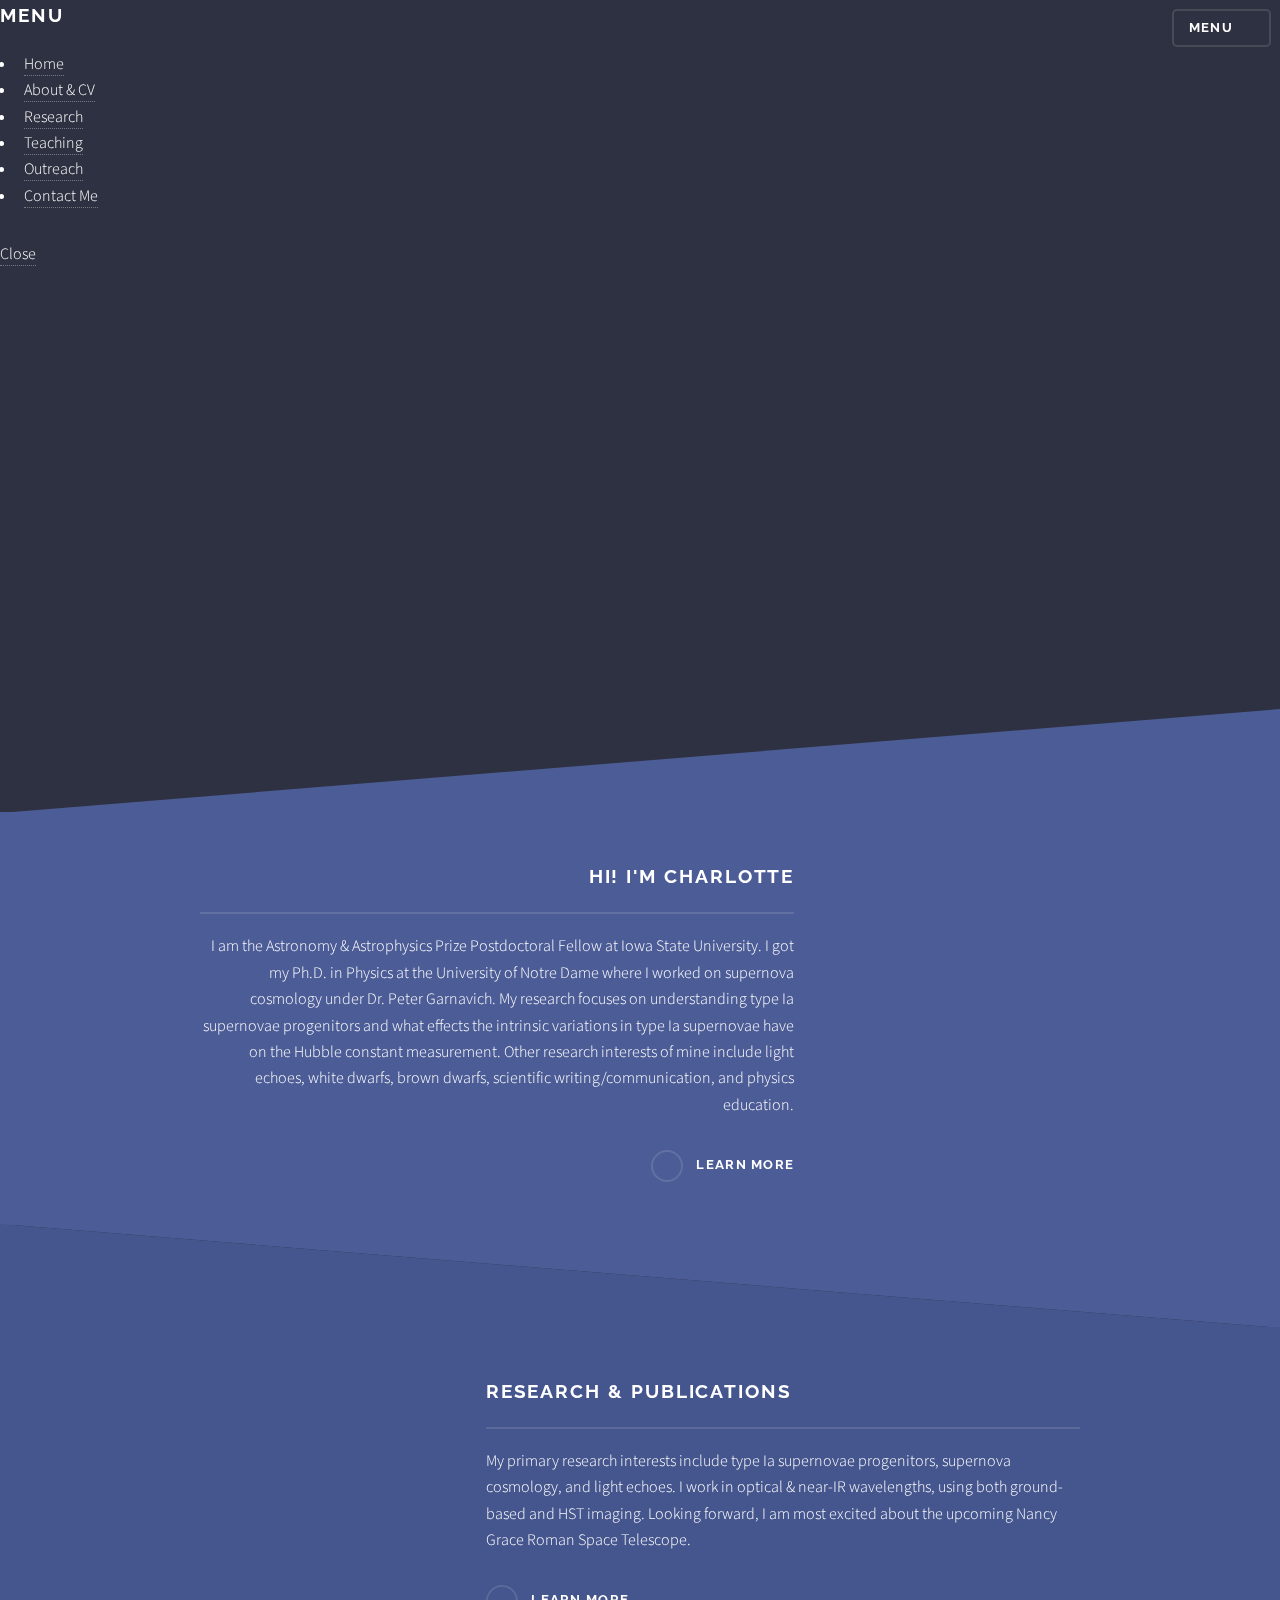
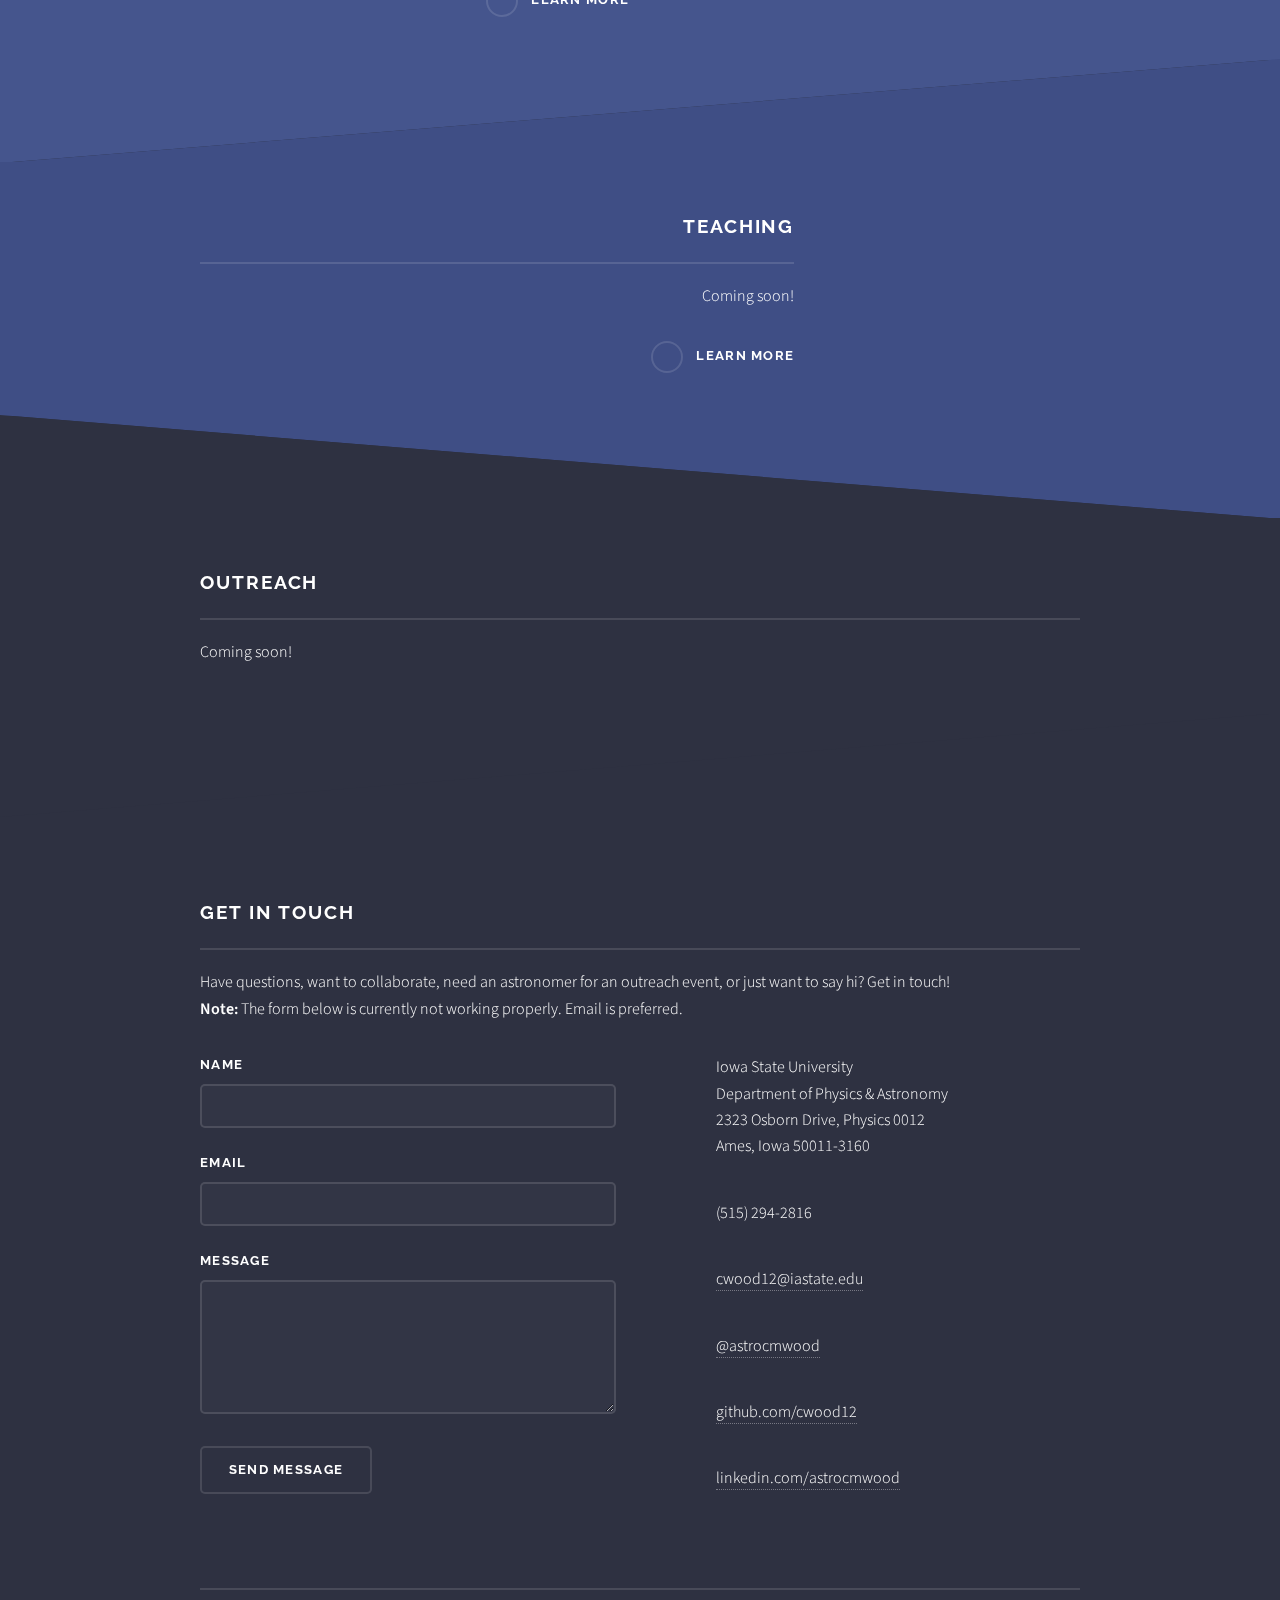
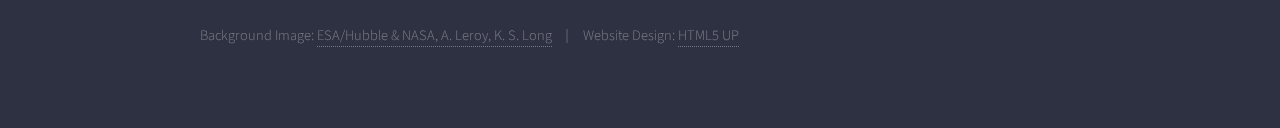
==== index.html @ 9dd81f7b "index.html: Add blur layer" ====
<!DOCTYPE HTML>
<!--
	Solid State by HTML5 UP
	html5up.net | @ajlkn
	Free for personal and commercial use under the CCA 3.0 license (html5up.net/license)
-->
<html>
	<head>
		<title>Charlotte M. Wood - Home</title>
		<meta charset="utf-8" />
		<meta name="viewport" content="width=device-width, initial-scale=1, user-scalable=no" />
		<link rel="stylesheet" href="assets/css/main.css" />
		<noscript><link rel="stylesheet" href="assets/css/noscript.css" /></noscript>
	</head>
	<body class="is-preload">

		<!-- Page Wrapper -->
			<div id="page-wrapper">

				<!-- Header -->
					<header id="header" class="alt">
						<h1><a href="index.html">Charlotte M. Wood</a></h1>
						<nav>
							<a href="#menu">Menu</a>
						</nav>
					</header>
			<!-- Blur layer -->
				<div id="blur-layer" class="blur>

				<!-- Menu -->
					<nav id="menu">
						<div class="inner">
							<h2>Menu</h2>
							<ul class="links">
								<li><a href="index.html">Home</a></li>
								<li><a href="about.html">About & CV</a></li>
								<li><a href="research.html">Research</a></li>
								<li><a href="#">Teaching</a></li>
								<li><a href="#">Outreach</a></li>
								<li><a href="#">Contact Me</a></li>
							</ul>
							<a href="#" class="close">Close</a>
						</div>
					</nav>

				<!-- Banner -->
					<section id="banner">
						<div class="inner">
							<div class="logo"><span class="icon fa-star"></span></div>
							<h2>Charlotte M. Wood</h2>
							<p>Astronomy & Astrophysics Prize Postdoctoral Fellow <br> Iowa State University - Ames, Iowa</p>
						</div>
					</section>

				<!-- Wrapper -->
					<section id="wrapper">

						<!-- One -->
							<section id="one" class="wrapper spotlight style1">
								<div class="inner">
									<a href="#" class="image"><img src="images/bio.jpg" alt="" /></a>
									<div class="content">
										<h2 class="major">Hi! I'm Charlotte</h2>
										<p>I am the Astronomy & Astrophysics Prize Postdoctoral Fellow at Iowa State University. I got my Ph.D. in Physics at the University of Notre Dame where I worked on supernova cosmology under Dr. Peter Garnavich. My research focuses on understanding type Ia supernovae progenitors and what effects the intrinsic variations in type Ia supernovae have on the Hubble constant measurement. Other research interests of mine include light echoes, white dwarfs, brown dwarfs, scientific writing/communication, and physics education.</p>
										<a href="about.html" class="special">Learn more</a>
									</div>
								</div>
							</section>

						<!-- Two -->
							<section id="two" class="wrapper alt spotlight style2">
								<div class="inner">
									<a href="#" class="image"><img src="images/hst2009ig.jpg" alt="" /></a>
									<div class="content">
										<h2 class="major">Research & Publications</h2>
										<p>My primary research interests include type Ia supernovae progenitors, supernova cosmology, and light echoes. I work in optical & near-IR wavelengths, using both ground-based and HST imaging. Looking forward, I am most excited about the upcoming Nancy Grace Roman Space Telescope.</p>
										<a href="research.html" class="special">Learn more</a>
									</div>
								</div>
							</section>

						<!-- Three -->
							<section id="three" class="wrapper spotlight style3">
								<div class="inner">
									<a href="#" class="image"><img src="images/pic03.jpg" alt="" /></a>
									<div class="content">
										<h2 class="major">Teaching</h2>
										<p>Coming soon!</p>
										<a href="#" class="special">Learn more</a>
									</div>
								</div>
							</section>

						<!-- Four -->
							<section id="four" class="wrapper alt style1">
								<div class="inner">
									<h2 class="major">Outreach</h2>
									<p>Coming soon!</p>
									<!-- <section class="features">
										<article>
											<a href="#" class="image"><img src="images/pic04.jpg" alt="" /></a>
											<h3 class="major">Sed feugiat lorem</h3>
											<p>Lorem ipsum dolor sit amet, consectetur adipiscing vehicula id nulla dignissim dapibus ultrices.</p>
											<a href="#" class="special">Learn more</a>
										</article>
										<article>
											<a href="#" class="image"><img src="images/pic05.jpg" alt="" /></a>
											<h3 class="major">Nisl placerat</h3>
											<p>Lorem ipsum dolor sit amet, consectetur adipiscing vehicula id nulla dignissim dapibus ultrices.</p>
											<a href="#" class="special">Learn more</a>
										</article>
										<article>
											<a href="#" class="image"><img src="images/pic06.jpg" alt="" /></a>
											<h3 class="major">Ante fermentum</h3>
											<p>Lorem ipsum dolor sit amet, consectetur adipiscing vehicula id nulla dignissim dapibus ultrices.</p>
											<a href="#" class="special">Learn more</a>
										</article>
										<article>
											<a href="#" class="image"><img src="images/pic07.jpg" alt="" /></a>
											<h3 class="major">Fusce consequat</h3>
											<p>Lorem ipsum dolor sit amet, consectetur adipiscing vehicula id nulla dignissim dapibus ultrices.</p>
											<a href="#" class="special">Learn more</a>
										</article>
									</section>
									<ul class="actions">
										<li><a href="#" class="button">Browse All</a></li>
									</ul> -->
								</div>
							</section>

					</section>

				<!-- Footer -->
					<section id="footer">
						<div class="inner">
							<h2 class="major">Get in touch</h2>
							<p>Have questions, want to collaborate, need an astronomer for an outreach event, or just want to say hi? Get in touch! <br>
							<b>Note:</b> The form below is currently not working properly. Email is preferred.</p>
							<form method="post" action="#">
								<div class="fields">
									<div class="field">
										<label for="name">Name</label>
										<input type="text" name="name" id="name" />
									</div>
									<div class="field">
										<label for="email">Email</label>
										<input type="email" name="email" id="email" />
									</div>
									<div class="field">
										<label for="message">Message</label>
										<textarea name="message" id="message" rows="4"></textarea>
									</div>
								</div>
								<ul class="actions">
									<li><input type="submit" value="Send Message" /></li>
								</ul>
							</form>
							<ul class="contact">
								<li class="icon solid fa-home">
									Iowa State University <br />
									Department of Physics & Astronomy<br />
									2323 Osborn Drive, Physics 0012<br />
									Ames, Iowa 50011-3160
								</li>
								<li class="icon solid fa-phone">(515) 294-2816</li>
								<li class="icon solid fa-envelope"><a href="mailto:cwood12@iastate.edu">cwood12@iastate.edu</a></li>
								<li class="icon brands fa-twitter"><a href="https://www.twitter.com/astrocmwood">@astrocmwood</a></li>
								<li class="icon brands fa-github"><a href="https://www.github.com/cwood12">github.com/cwood12</a></li>
								<li class="icon brands fa-linkedin"><a href="https://www.linkedin.com/astrocmwood">linkedin.com/astrocmwood</a></li>
							</ul>
							<ul class="copyright">
								<li>Background Image: <a href="https://esahubble.org/images/potw2101a/">ESA/Hubble & NASA, A. Leroy, K. S. Long</a></li><li>Website Design: <a href="http://html5up.net">HTML5 UP</a></li>
							</ul>
						</div>
					</section>
				</div>
			</div>

		<!-- Scripts -->
			<script src="assets/js/jquery.min.js"></script>
			<script src="assets/js/jquery.scrollex.min.js"></script>
			<script src="assets/js/browser.min.js"></script>
			<script src="assets/js/breakpoints.min.js"></script>
			<script src="assets/js/util.js"></script>
			<script src="assets/js/main.js"></script>

	</body>
</html>
---- assets/css/main.css ----
@import url(fontawesome-all.min.css);
@import url("https://fonts.googleapis.com/css?family=Raleway:200,700|Source+Sans+Pro:300,600,300italic,600italic");

/*
	Solid State by HTML5 UP
	html5up.net | @ajlkn
	Free for personal and commercial use under the CCA 3.0 license (html5up.net/license)
*/

html, body, div, span, applet, object,
iframe, h1, h2, h3, h4, h5, h6, p, blockquote,
pre, a, abbr, acronym, address, big, cite,
code, del, dfn, em, img, ins, kbd, q, s, samp,
small, strike, strong, sub, sup, tt, var, b,
u, i, center, dl, dt, dd, ol, ul, li, fieldset,
form, label, legend, table, caption, tbody,
tfoot, thead, tr, th, td, article, aside,
canvas, details, embed, figure, figcaption,
footer, header, hgroup, menu, nav, output, ruby,
section, summary, time, mark, audio, video {
	margin: 0;
	padding: 0;
	border: 0;
	font-size: 100%;
	font: inherit;
	vertical-align: baseline;}

article, aside, details, figcaption, figure,
footer, header, hgroup, menu, nav, section {
	display: block;}

body {
	line-height: 1;
}

ol, ul {
	list-style: none;
}

blockquote, q {
	quotes: none;
}

	blockquote:before, blockquote:after, q:before, q:after {
		content: '';
		content: none;
	}

table {
	border-collapse: collapse;
	border-spacing: 0;
}

body {
	-webkit-text-size-adjust: none;
}

mark {
	background-color: transparent;
	color: inherit;
}

input::-moz-focus-inner {
	border: 0;
	padding: 0;
}

input, select, textarea {
	-moz-appearance: none;
	-webkit-appearance: none;
	-ms-appearance: none;
	appearance: none;
}

/* Basic */

	@-ms-viewport {
		width: device-width;
	}

	body {
		-ms-overflow-style: scrollbar;
	}

	@media screen and (max-width: 480px) {

		html, body {
			min-width: 320px;
		}

	}

	html {
		box-sizing: border-box;
	}

	*, *:before, *:after {
		box-sizing: inherit;
	}

	body {
		background-color: #2e3141;
		/* background-image: linear-gradient(to top, rgba(46, 49, 65, 0.8), rgba(46, 49, 65, 0.8)), url("../../images/bg.jpg"); */
		background-image: url("../../images/hstimg2.jpg");
		background-size: cover, cover;
		background-attachment: fixed, fixed;
		background-position: left, center;
		will-change: transform;
	}

		body.is-preload *, body.is-preload *:before, body.is-preload *:after {
			-moz-animation: none !important;
			-webkit-animation: none !important;
			-ms-animation: none !important;
			animation: none !important;
			-moz-transition: none !important;
			-webkit-transition: none !important;
			-ms-transition: none !important;
			transition: none !important;
		}

/* Type */

	body, input, select, textarea {
		color: #ffffff;
		font-family: "Source Sans Pro", Helvetica, sans-serif;
		font-size: 16.5pt;
		font-weight: 300;
		line-height: 1.65;
	}

		@media screen and (max-width: 1680px) {

			body, input, select, textarea {
				font-size: 13pt;
			}

		}

		@media screen and (max-width: 1280px) {

			body, input, select, textarea {
				font-size: 12pt;
			}

		}

		@media screen and (max-width: 980px) {

			body, input, select, textarea {
				font-size: 12pt;
			}

		}

		@media screen and (max-width: 736px) {

			body, input, select, textarea {
				font-size: 12pt;
			}

		}

		@media screen and (max-width: 480px) {

			body, input, select, textarea {
				font-size: 12pt;
			}

		}

	a {
		-moz-transition: color 0.2s ease-in-out, border-bottom-color 0.2s ease-in-out;
		-webkit-transition: color 0.2s ease-in-out, border-bottom-color 0.2s ease-in-out;
		-ms-transition: color 0.2s ease-in-out, border-bottom-color 0.2s ease-in-out;
		transition: color 0.2s ease-in-out, border-bottom-color 0.2s ease-in-out;
		border-bottom: dotted 1px rgba(255, 255, 255, 0.35);
		color: #ffffff;
		text-decoration: none;
	}

		a:hover {
			border-bottom-color: transparent;
			color: #ffffff !important;
		}

		a.special:not(.button) {
			text-decoration: none;
			border-bottom: 0;
			display: block;
			font-family: Raleway, Helvetica, sans-serif;
			font-size: 0.8em;
			font-weight: 700;
			letter-spacing: 0.1em;
			margin: 0 0 2em 0;
			text-transform: uppercase;
		}

			a.special:not(.button):before {
				-moz-osx-font-smoothing: grayscale;
				-webkit-font-smoothing: antialiased;
				display: inline-block;
				font-style: normal;
				font-variant: normal;
				text-rendering: auto;
				line-height: 1;
				text-transform: none !important;
				font-family: 'Font Awesome 5 Free';
				font-weight: 900;
			}

			a.special:not(.button):before {
				-moz-transition: background-color 0.2s ease-in-out;
				-webkit-transition: background-color 0.2s ease-in-out;
				-ms-transition: background-color 0.2s ease-in-out;
				transition: background-color 0.2s ease-in-out;
				border-radius: 100%;
				border: solid 2px rgba(255, 255, 255, 0.125);
				content: '\f105';
				display: inline-block;
				font-size: 1.25em;
				height: 2em;
				line-height: 1.75em;
				margin-right: 0.85em;
				text-align: center;
				text-indent: 0.15em;
				vertical-align: middle;
				width: 2em;
			}

			a.special:not(.button):hover:before {
				background-color: rgba(255, 255, 255, 0.025);
			}

			a.special:not(.button):active:before {
				background-color: rgba(255, 255, 255, 0.075);
			}

	strong, b {
		color: #ffffff;
		font-weight: 600;
	}

	em, i {
		font-style: italic;
	}

	p {
		margin: 0 0 2em 0;
	}

	h1, h2, h3, h4, h5, h6 {
		color: #ffffff;
		font-family: Raleway, Helvetica, sans-serif;
		font-weight: 700;
		letter-spacing: 0.1em;
		margin: 0 0 1em 0;
		text-transform: uppercase;
	}

		h1 a, h2 a, h3 a, h4 a, h5 a, h6 a {
			color: inherit;
			text-decoration: none;
			border-bottom: 0;
		}

		h1 span, h2 span, h3 span, h4 span, h5 span, h6 span {
			font-weight: 200;
		}

		h1.major, h2.major, h3.major, h4.major, h5.major, h6.major {
			padding-bottom: 1em;
			border-bottom: solid 2px rgba(255, 255, 255, 0.125);
		}

	h2 {
		font-size: 1.2em;
	}

	h3 {
		font-size: 0.9em;
	}

	h4 {
		font-size: 0.7em;
	}

	h5 {
		font-size: 0.7em;
	}

	h6 {
		font-size: 0.7em;
	}

	@media screen and (max-width: 736px) {

		h2 {
			font-size: 1em;
		}

		h3 {
			font-size: 0.8em;
		}

	}

	sub {
		font-size: 0.8em;
		position: relative;
		top: 0.5em;
	}

	sup {
		font-size: 0.8em;
		position: relative;
		top: -0.5em;
	}

	blockquote {
		border-left: solid 4px rgba(255, 255, 255, 0.125);
		font-style: italic;
		margin: 0 0 2em 0;
		padding: 0.5em 0 0.5em 2em;
	}

	code {
		background: rgba(255, 255, 255, 0.025);
		border-radius: 5px;
		border: solid 2px rgba(255, 255, 255, 0.125);
		font-family: "Courier New", monospace;
		font-size: 0.9em;
		margin: 0 0.25em;
		padding: 0.25em 0.65em;
	}

	pre {
		-webkit-overflow-scrolling: touch;
		font-family: "Courier New", monospace;
		font-size: 0.9em;
		margin: 0 0 2em 0;
	}

		pre code {
			display: block;
			line-height: 1.75em;
			padding: 1em 1.5em;
			overflow-x: auto;
		}

	hr {
		border: 0;
		border-bottom: solid 2px rgba(255, 255, 255, 0.125);
		margin: 2.5em 0;
	}

		hr.major {
			margin: 4em 0;
		}

	.align-left {
		text-align: left;
	}

	.align-center {
		text-align: center;
	}

	.align-right {
		text-align: right;
	}

/* Row */

	.row {
		display: flex;
		flex-wrap: wrap;
		box-sizing: border-box;
		align-items: stretch;
	}

		.row > * {
			box-sizing: border-box;
		}

		.row.gtr-uniform > * > :last-child {
			margin-bottom: 0;
		}

		.row.aln-left {
			justify-content: flex-start;
		}

		.row.aln-center {
			justify-content: center;
		}

		.row.aln-right {
			justify-content: flex-end;
		}

		.row.aln-top {
			align-items: flex-start;
		}

		.row.aln-middle {
			align-items: center;
		}

		.row.aln-bottom {
			align-items: flex-end;
		}

		.row > .imp {
			order: -1;
		}

		.row > .col-1 {
			width: 8.33333%;
		}

		.row > .off-1 {
			margin-left: 8.33333%;
		}

		.row > .col-2 {
			width: 16.66667%;
		}

		.row > .off-2 {
			margin-left: 16.66667%;
		}

		.row > .col-3 {
			width: 25%;
		}

		.row > .off-3 {
			margin-left: 25%;
		}

		.row > .col-4 {
			width: 33.33333%;
		}

		.row > .off-4 {
			margin-left: 33.33333%;
		}

		.row > .col-5 {
			width: 41.66667%;
		}

		.row > .off-5 {
			margin-left: 41.66667%;
		}

		.row > .col-6 {
			width: 50%;
		}

		.row > .off-6 {
			margin-left: 50%;
		}

		.row > .col-7 {
			width: 58.33333%;
		}

		.row > .off-7 {
			margin-left: 58.33333%;
		}

		.row > .col-8 {
			width: 66.66667%;
		}

		.row > .off-8 {
			margin-left: 66.66667%;
		}

		.row > .col-9 {
			width: 75%;
		}

		.row > .off-9 {
			margin-left: 75%;
		}

		.row > .col-10 {
			width: 83.33333%;
		}

		.row > .off-10 {
			margin-left: 83.33333%;
		}

		.row > .col-11 {
			width: 91.66667%;
		}

		.row > .off-11 {
			margin-left: 91.66667%;
		}

		.row > .col-12 {
			width: 100%;
		}

		.row > .off-12 {
			margin-left: 100%;
		}

		.row.gtr-0 {
			margin-top: 0;
			margin-left: 0em;
		}

			.row.gtr-0 > * {
				padding: 0 0 0 0em;
			}

			.row.gtr-0.gtr-uniform {
				margin-top: 0em;
			}

				.row.gtr-0.gtr-uniform > * {
					padding-top: 0em;
				}

		.row.gtr-25 {
			margin-top: 0;
			margin-left: -0.4375em;
		}

			.row.gtr-25 > * {
				padding: 0 0 0 0.4375em;
			}

			.row.gtr-25.gtr-uniform {
				margin-top: -0.4375em;
			}

				.row.gtr-25.gtr-uniform > * {
					padding-top: 0.4375em;
				}

		.row.gtr-50 {
			margin-top: 0;
			margin-left: -0.875em;
		}

			.row.gtr-50 > * {
				padding: 0 0 0 0.875em;
			}

			.row.gtr-50.gtr-uniform {
				margin-top: -0.875em;
			}

				.row.gtr-50.gtr-uniform > * {
					padding-top: 0.875em;
				}

		.row {
			margin-top: 0;
			margin-left: -1.75em;
		}

			.row > * {
				padding: 0 0 0 1.75em;
			}

			.row.gtr-uniform {
				margin-top: -1.75em;
			}

				.row.gtr-uniform > * {
					padding-top: 1.75em;
				}

		.row.gtr-150 {
			margin-top: 0;
			margin-left: -2.625em;
		}

			.row.gtr-150 > * {
				padding: 0 0 0 2.625em;
			}

			.row.gtr-150.gtr-uniform {
				margin-top: -2.625em;
			}

				.row.gtr-150.gtr-uniform > * {
					padding-top: 2.625em;
				}

		.row.gtr-200 {
			margin-top: 0;
			margin-left: -3.5em;
		}

			.row.gtr-200 > * {
				padding: 0 0 0 3.5em;
			}

			.row.gtr-200.gtr-uniform {
				margin-top: -3.5em;
			}

				.row.gtr-200.gtr-uniform > * {
					padding-top: 3.5em;
				}

		@media screen and (max-width: 1680px) {

			.row {
				display: flex;
				flex-wrap: wrap;
				box-sizing: border-box;
				align-items: stretch;
			}

				.row > * {
					box-sizing: border-box;
				}

				.row.gtr-uniform > * > :last-child {
					margin-bottom: 0;
				}

				.row.aln-left {
					justify-content: flex-start;
				}

				.row.aln-center {
					justify-content: center;
				}

				.row.aln-right {
					justify-content: flex-end;
				}

				.row.aln-top {
					align-items: flex-start;
				}

				.row.aln-middle {
					align-items: center;
				}

				.row.aln-bottom {
					align-items: flex-end;
				}

				.row > .imp-xlarge {
					order: -1;
				}

				.row > .col-1-xlarge {
					width: 8.33333%;
				}

				.row > .off-1-xlarge {
					margin-left: 8.33333%;
				}

				.row > .col-2-xlarge {
					width: 16.66667%;
				}

				.row > .off-2-xlarge {
					margin-left: 16.66667%;
				}

				.row > .col-3-xlarge {
					width: 25%;
				}

				.row > .off-3-xlarge {
					margin-left: 25%;
				}

				.row > .col-4-xlarge {
					width: 33.33333%;
				}

				.row > .off-4-xlarge {
					margin-left: 33.33333%;
				}

				.row > .col-5-xlarge {
					width: 41.66667%;
				}

				.row > .off-5-xlarge {
					margin-left: 41.66667%;
				}

				.row > .col-6-xlarge {
					width: 50%;
				}

				.row > .off-6-xlarge {
					margin-left: 50%;
				}

				.row > .col-7-xlarge {
					width: 58.33333%;
				}

				.row > .off-7-xlarge {
					margin-left: 58.33333%;
				}

				.row > .col-8-xlarge {
					width: 66.66667%;
				}

				.row > .off-8-xlarge {
					margin-left: 66.66667%;
				}

				.row > .col-9-xlarge {
					width: 75%;
				}

				.row > .off-9-xlarge {
					margin-left: 75%;
				}

				.row > .col-10-xlarge {
					width: 83.33333%;
				}

				.row > .off-10-xlarge {
					margin-left: 83.33333%;
				}

				.row > .col-11-xlarge {
					width: 91.66667%;
				}

				.row > .off-11-xlarge {
					margin-left: 91.66667%;
				}

				.row > .col-12-xlarge {
					width: 100%;
				}

				.row > .off-12-xlarge {
					margin-left: 100%;
				}

				.row.gtr-0 {
					margin-top: 0;
					margin-left: 0em;
				}

					.row.gtr-0 > * {
						padding: 0 0 0 0em;
					}

					.row.gtr-0.gtr-uniform {
						margin-top: 0em;
					}

						.row.gtr-0.gtr-uniform > * {
							padding-top: 0em;
						}

				.row.gtr-25 {
					margin-top: 0;
					margin-left: -0.4375em;
				}

					.row.gtr-25 > * {
						padding: 0 0 0 0.4375em;
					}

					.row.gtr-25.gtr-uniform {
						margin-top: -0.4375em;
					}

						.row.gtr-25.gtr-uniform > * {
							padding-top: 0.4375em;
						}

				.row.gtr-50 {
					margin-top: 0;
					margin-left: -0.875em;
				}

					.row.gtr-50 > * {
						padding: 0 0 0 0.875em;
					}

					.row.gtr-50.gtr-uniform {
						margin-top: -0.875em;
					}

						.row.gtr-50.gtr-uniform > * {
							padding-top: 0.875em;
						}

				.row {
					margin-top: 0;
					margin-left: -1.75em;
				}

					.row > * {
						padding: 0 0 0 1.75em;
					}

					.row.gtr-uniform {
						margin-top: -1.75em;
					}

						.row.gtr-uniform > * {
							padding-top: 1.75em;
						}

				.row.gtr-150 {
					margin-top: 0;
					margin-left: -2.625em;
				}

					.row.gtr-150 > * {
						padding: 0 0 0 2.625em;
					}

					.row.gtr-150.gtr-uniform {
						margin-top: -2.625em;
					}

						.row.gtr-150.gtr-uniform > * {
							padding-top: 2.625em;
						}

				.row.gtr-200 {
					margin-top: 0;
					margin-left: -3.5em;
				}

					.row.gtr-200 > * {
						padding: 0 0 0 3.5em;
					}

					.row.gtr-200.gtr-uniform {
						margin-top: -3.5em;
					}

						.row.gtr-200.gtr-uniform > * {
							padding-top: 3.5em;
						}

		}

		@media screen and (max-width: 1280px) {

			.row {
				display: flex;
				flex-wrap: wrap;
				box-sizing: border-box;
				align-items: stretch;
			}

				.row > * {
					box-sizing: border-box;
				}

				.row.gtr-uniform > * > :last-child {
					margin-bottom: 0;
				}

				.row.aln-left {
					justify-content: flex-start;
				}

				.row.aln-center {
					justify-content: center;
				}

				.row.aln-right {
					justify-content: flex-end;
				}

				.row.aln-top {
					align-items: flex-start;
				}

				.row.aln-middle {
					align-items: center;
				}

				.row.aln-bottom {
					align-items: flex-end;
				}

				.row > .imp-large {
					order: -1;
				}

				.row > .col-1-large {
					width: 8.33333%;
				}

				.row > .off-1-large {
					margin-left: 8.33333%;
				}

				.row > .col-2-large {
					width: 16.66667%;
				}

				.row > .off-2-large {
					margin-left: 16.66667%;
				}

				.row > .col-3-large {
					width: 25%;
				}

				.row > .off-3-large {
					margin-left: 25%;
				}

				.row > .col-4-large {
					width: 33.33333%;
				}

				.row > .off-4-large {
					margin-left: 33.33333%;
				}

				.row > .col-5-large {
					width: 41.66667%;
				}

				.row > .off-5-large {
					margin-left: 41.66667%;
				}

				.row > .col-6-large {
					width: 50%;
				}

				.row > .off-6-large {
					margin-left: 50%;
				}

				.row > .col-7-large {
					width: 58.33333%;
				}

				.row > .off-7-large {
					margin-left: 58.33333%;
				}

				.row > .col-8-large {
					width: 66.66667%;
				}

				.row > .off-8-large {
					margin-left: 66.66667%;
				}

				.row > .col-9-large {
					width: 75%;
				}

				.row > .off-9-large {
					margin-left: 75%;
				}

				.row > .col-10-large {
					width: 83.33333%;
				}

				.row > .off-10-large {
					margin-left: 83.33333%;
				}

				.row > .col-11-large {
					width: 91.66667%;
				}

				.row > .off-11-large {
					margin-left: 91.66667%;
				}

				.row > .col-12-large {
					width: 100%;
				}

				.row > .off-12-large {
					margin-left: 100%;
				}

				.row.gtr-0 {
					margin-top: 0;
					margin-left: 0em;
				}

					.row.gtr-0 > * {
						padding: 0 0 0 0em;
					}

					.row.gtr-0.gtr-uniform {
						margin-top: 0em;
					}

						.row.gtr-0.gtr-uniform > * {
							padding-top: 0em;
						}

				.row.gtr-25 {
					margin-top: 0;
					margin-left: -0.4375em;
				}

					.row.gtr-25 > * {
						padding: 0 0 0 0.4375em;
					}

					.row.gtr-25.gtr-uniform {
						margin-top: -0.4375em;
					}

						.row.gtr-25.gtr-uniform > * {
							padding-top: 0.4375em;
						}

				.row.gtr-50 {
					margin-top: 0;
					margin-left: -0.875em;
				}

					.row.gtr-50 > * {
						padding: 0 0 0 0.875em;
					}

					.row.gtr-50.gtr-uniform {
						margin-top: -0.875em;
					}

						.row.gtr-50.gtr-uniform > * {
							padding-top: 0.875em;
						}

				.row {
					margin-top: 0;
					margin-left: -1.75em;
				}

					.row > * {
						padding: 0 0 0 1.75em;
					}

					.row.gtr-uniform {
						margin-top: -1.75em;
					}

						.row.gtr-uniform > * {
							padding-top: 1.75em;
						}

				.row.gtr-150 {
					margin-top: 0;
					margin-left: -2.625em;
				}

					.row.gtr-150 > * {
						padding: 0 0 0 2.625em;
					}

					.row.gtr-150.gtr-uniform {
						margin-top: -2.625em;
					}

						.row.gtr-150.gtr-uniform > * {
							padding-top: 2.625em;
						}

				.row.gtr-200 {
					margin-top: 0;
					margin-left: -3.5em;
				}

					.row.gtr-200 > * {
						padding: 0 0 0 3.5em;
					}

					.row.gtr-200.gtr-uniform {
						margin-top: -3.5em;
					}

						.row.gtr-200.gtr-uniform > * {
							padding-top: 3.5em;
						}

		}

		@media screen and (max-width: 980px) {

			.row {
				display: flex;
				flex-wrap: wrap;
				box-sizing: border-box;
				align-items: stretch;
			}

				.row > * {
					box-sizing: border-box;
				}

				.row.gtr-uniform > * > :last-child {
					margin-bottom: 0;
				}

				.row.aln-left {
					justify-content: flex-start;
				}

				.row.aln-center {
					justify-content: center;
				}

				.row.aln-right {
					justify-content: flex-end;
				}

				.row.aln-top {
					align-items: flex-start;
				}

				.row.aln-middle {
					align-items: center;
				}

				.row.aln-bottom {
					align-items: flex-end;
				}

				.row > .imp-medium {
					order: -1;
				}

				.row > .col-1-medium {
					width: 8.33333%;
				}

				.row > .off-1-medium {
					margin-left: 8.33333%;
				}

				.row > .col-2-medium {
					width: 16.66667%;
				}

				.row > .off-2-medium {
					margin-left: 16.66667%;
				}

				.row > .col-3-medium {
					width: 25%;
				}

				.row > .off-3-medium {
					margin-left: 25%;
				}

				.row > .col-4-medium {
					width: 33.33333%;
				}

				.row > .off-4-medium {
					margin-left: 33.33333%;
				}

				.row > .col-5-medium {
					width: 41.66667%;
				}

				.row > .off-5-medium {
					margin-left: 41.66667%;
				}

				.row > .col-6-medium {
					width: 50%;
				}

				.row > .off-6-medium {
					margin-left: 50%;
				}

				.row > .col-7-medium {
					width: 58.33333%;
				}

				.row > .off-7-medium {
					margin-left: 58.33333%;
				}

				.row > .col-8-medium {
					width: 66.66667%;
				}

				.row > .off-8-medium {
					margin-left: 66.66667%;
				}

				.row > .col-9-medium {
					width: 75%;
				}

				.row > .off-9-medium {
					margin-left: 75%;
				}

				.row > .col-10-medium {
					width: 83.33333%;
				}

				.row > .off-10-medium {
					margin-left: 83.33333%;
				}

				.row > .col-11-medium {
					width: 91.66667%;
				}

				.row > .off-11-medium {
					margin-left: 91.66667%;
				}

				.row > .col-12-medium {
					width: 100%;
				}

				.row > .off-12-medium {
					margin-left: 100%;
				}

				.row.gtr-0 {
					margin-top: 0;
					margin-left: 0em;
				}

					.row.gtr-0 > * {
						padding: 0 0 0 0em;
					}

					.row.gtr-0.gtr-uniform {
						margin-top: 0em;
					}

						.row.gtr-0.gtr-uniform > * {
							padding-top: 0em;
						}

				.row.gtr-25 {
					margin-top: 0;
					margin-left: -0.4375em;
				}

					.row.gtr-25 > * {
						padding: 0 0 0 0.4375em;
					}

					.row.gtr-25.gtr-uniform {
						margin-top: -0.4375em;
					}

						.row.gtr-25.gtr-uniform > * {
							padding-top: 0.4375em;
						}

				.row.gtr-50 {
					margin-top: 0;
					margin-left: -0.875em;
				}

					.row.gtr-50 > * {
						padding: 0 0 0 0.875em;
					}

					.row.gtr-50.gtr-uniform {
						margin-top: -0.875em;
					}

						.row.gtr-50.gtr-uniform > * {
							padding-top: 0.875em;
						}

				.row {
					margin-top: 0;
					margin-left: -1.75em;
				}

					.row > * {
						padding: 0 0 0 1.75em;
					}

					.row.gtr-uniform {
						margin-top: -1.75em;
					}

						.row.gtr-uniform > * {
							padding-top: 1.75em;
						}

				.row.gtr-150 {
					margin-top: 0;
					margin-left: -2.625em;
				}

					.row.gtr-150 > * {
						padding: 0 0 0 2.625em;
					}

					.row.gtr-150.gtr-uniform {
						margin-top: -2.625em;
					}

						.row.gtr-150.gtr-uniform > * {
							padding-top: 2.625em;
						}

				.row.gtr-200 {
					margin-top: 0;
					margin-left: -3.5em;
				}

					.row.gtr-200 > * {
						padding: 0 0 0 3.5em;
					}

					.row.gtr-200.gtr-uniform {
						margin-top: -3.5em;
					}

						.row.gtr-200.gtr-uniform > * {
							padding-top: 3.5em;
						}

		}

		@media screen and (max-width: 736px) {

			.row {
				display: flex;
				flex-wrap: wrap;
				box-sizing: border-box;
				align-items: stretch;
			}

				.row > * {
					box-sizing: border-box;
				}

				.row.gtr-uniform > * > :last-child {
					margin-bottom: 0;
				}

				.row.aln-left {
					justify-content: flex-start;
				}

				.row.aln-center {
					justify-content: center;
				}

				.row.aln-right {
					justify-content: flex-end;
				}

				.row.aln-top {
					align-items: flex-start;
				}

				.row.aln-middle {
					align-items: center;
				}

				.row.aln-bottom {
					align-items: flex-end;
				}

				.row > .imp-small {
					order: -1;
				}

				.row > .col-1-small {
					width: 8.33333%;
				}

				.row > .off-1-small {
					margin-left: 8.33333%;
				}

				.row > .col-2-small {
					width: 16.66667%;
				}

				.row > .off-2-small {
					margin-left: 16.66667%;
				}

				.row > .col-3-small {
					width: 25%;
				}

				.row > .off-3-small {
					margin-left: 25%;
				}

				.row > .col-4-small {
					width: 33.33333%;
				}

				.row > .off-4-small {
					margin-left: 33.33333%;
				}

				.row > .col-5-small {
					width: 41.66667%;
				}

				.row > .off-5-small {
					margin-left: 41.66667%;
				}

				.row > .col-6-small {
					width: 50%;
				}

				.row > .off-6-small {
					margin-left: 50%;
				}

				.row > .col-7-small {
					width: 58.33333%;
				}

				.row > .off-7-small {
					margin-left: 58.33333%;
				}

				.row > .col-8-small {
					width: 66.66667%;
				}

				.row > .off-8-small {
					margin-left: 66.66667%;
				}

				.row > .col-9-small {
					width: 75%;
				}

				.row > .off-9-small {
					margin-left: 75%;
				}

				.row > .col-10-small {
					width: 83.33333%;
				}

				.row > .off-10-small {
					margin-left: 83.33333%;
				}

				.row > .col-11-small {
					width: 91.66667%;
				}

				.row > .off-11-small {
					margin-left: 91.66667%;
				}

				.row > .col-12-small {
					width: 100%;
				}

				.row > .off-12-small {
					margin-left: 100%;
				}

				.row.gtr-0 {
					margin-top: 0;
					margin-left: 0em;
				}

					.row.gtr-0 > * {
						padding: 0 0 0 0em;
					}

					.row.gtr-0.gtr-uniform {
						margin-top: 0em;
					}

						.row.gtr-0.gtr-uniform > * {
							padding-top: 0em;
						}

				.row.gtr-25 {
					margin-top: 0;
					margin-left: -0.3125em;
				}

					.row.gtr-25 > * {
						padding: 0 0 0 0.3125em;
					}

					.row.gtr-25.gtr-uniform {
						margin-top: -0.3125em;
					}

						.row.gtr-25.gtr-uniform > * {
							padding-top: 0.3125em;
						}

				.row.gtr-50 {
					margin-top: 0;
					margin-left: -0.625em;
				}

					.row.gtr-50 > * {
						padding: 0 0 0 0.625em;
					}

					.row.gtr-50.gtr-uniform {
						margin-top: -0.625em;
					}

						.row.gtr-50.gtr-uniform > * {
							padding-top: 0.625em;
						}

				.row {
					margin-top: 0;
					margin-left: -1.25em;
				}

					.row > * {
						padding: 0 0 0 1.25em;
					}

					.row.gtr-uniform {
						margin-top: -1.25em;
					}

						.row.gtr-uniform > * {
							padding-top: 1.25em;
						}

				.row.gtr-150 {
					margin-top: 0;
					margin-left: -1.875em;
				}

					.row.gtr-150 > * {
						padding: 0 0 0 1.875em;
					}

					.row.gtr-150.gtr-uniform {
						margin-top: -1.875em;
					}

						.row.gtr-150.gtr-uniform > * {
							padding-top: 1.875em;
						}

				.row.gtr-200 {
					margin-top: 0;
					margin-left: -2.5em;
				}

					.row.gtr-200 > * {
						padding: 0 0 0 2.5em;
					}

					.row.gtr-200.gtr-uniform {
						margin-top: -2.5em;
					}

						.row.gtr-200.gtr-uniform > * {
							padding-top: 2.5em;
						}

		}

		@media screen and (max-width: 480px) {

			.row {
				display: flex;
				flex-wrap: wrap;
				box-sizing: border-box;
				align-items: stretch;
			}

				.row > * {
					box-sizing: border-box;
				}

				.row.gtr-uniform > * > :last-child {
					margin-bottom: 0;
				}

				.row.aln-left {
					justify-content: flex-start;
				}

				.row.aln-center {
					justify-content: center;
				}

				.row.aln-right {
					justify-content: flex-end;
				}

				.row.aln-top {
					align-items: flex-start;
				}

				.row.aln-middle {
					align-items: center;
				}

				.row.aln-bottom {
					align-items: flex-end;
				}

				.row > .imp-xsmall {
					order: -1;
				}

				.row > .col-1-xsmall {
					width: 8.33333%;
				}

				.row > .off-1-xsmall {
					margin-left: 8.33333%;
				}

				.row > .col-2-xsmall {
					width: 16.66667%;
				}

				.row > .off-2-xsmall {
					margin-left: 16.66667%;
				}

				.row > .col-3-xsmall {
					width: 25%;
				}

				.row > .off-3-xsmall {
					margin-left: 25%;
				}

				.row > .col-4-xsmall {
					width: 33.33333%;
				}

				.row > .off-4-xsmall {
					margin-left: 33.33333%;
				}

				.row > .col-5-xsmall {
					width: 41.66667%;
				}

				.row > .off-5-xsmall {
					margin-left: 41.66667%;
				}

				.row > .col-6-xsmall {
					width: 50%;
				}

				.row > .off-6-xsmall {
					margin-left: 50%;
				}

				.row > .col-7-xsmall {
					width: 58.33333%;
				}

				.row > .off-7-xsmall {
					margin-left: 58.33333%;
				}

				.row > .col-8-xsmall {
					width: 66.66667%;
				}

				.row > .off-8-xsmall {
					margin-left: 66.66667%;
				}

				.row > .col-9-xsmall {
					width: 75%;
				}

				.row > .off-9-xsmall {
					margin-left: 75%;
				}

				.row > .col-10-xsmall {
					width: 83.33333%;
				}

				.row > .off-10-xsmall {
					margin-left: 83.33333%;
				}

				.row > .col-11-xsmall {
					width: 91.66667%;
				}

				.row > .off-11-xsmall {
					margin-left: 91.66667%;
				}

				.row > .col-12-xsmall {
					width: 100%;
				}

				.row > .off-12-xsmall {
					margin-left: 100%;
				}

				.row.gtr-0 {
					margin-top: 0;
					margin-left: 0em;
				}

					.row.gtr-0 > * {
						padding: 0 0 0 0em;
					}

					.row.gtr-0.gtr-uniform {
						margin-top: 0em;
					}

						.row.gtr-0.gtr-uniform > * {
							padding-top: 0em;
						}

				.row.gtr-25 {
					margin-top: 0;
					margin-left: -0.3125em;
				}

					.row.gtr-25 > * {
						padding: 0 0 0 0.3125em;
					}

					.row.gtr-25.gtr-uniform {
						margin-top: -0.3125em;
					}

						.row.gtr-25.gtr-uniform > * {
							padding-top: 0.3125em;
						}

				.row.gtr-50 {
					margin-top: 0;
					margin-left: -0.625em;
				}

					.row.gtr-50 > * {
						padding: 0 0 0 0.625em;
					}

					.row.gtr-50.gtr-uniform {
						margin-top: -0.625em;
					}

						.row.gtr-50.gtr-uniform > * {
							padding-top: 0.625em;
						}

				.row {
					margin-top: 0;
					margin-left: -1.25em;
				}

					.row > * {
						padding: 0 0 0 1.25em;
					}

					.row.gtr-uniform {
						margin-top: -1.25em;
					}

						.row.gtr-uniform > * {
							padding-top: 1.25em;
						}

				.row.gtr-150 {
					margin-top: 0;
					margin-left: -1.875em;
				}

					.row.gtr-150 > * {
						padding: 0 0 0 1.875em;
					}

					.row.gtr-150.gtr-uniform {
						margin-top: -1.875em;
					}

						.row.gtr-150.gtr-uniform > * {
							padding-top: 1.875em;
						}

				.row.gtr-200 {
					margin-top: 0;
					margin-left: -2.5em;
				}

					.row.gtr-200 > * {
						padding: 0 0 0 2.5em;
					}

					.row.gtr-200.gtr-uniform {
						margin-top: -2.5em;
					}

						.row.gtr-200.gtr-uniform > * {
							padding-top: 2.5em;
						}

		}

		@media screen and (max-width: 360px) {

			.row {
				display: flex;
				flex-wrap: wrap;
				box-sizing: border-box;
				align-items: stretch;
			}

				.row > * {
					box-sizing: border-box;
				}

				.row.gtr-uniform > * > :last-child {
					margin-bottom: 0;
				}

				.row.aln-left {
					justify-content: flex-start;
				}

				.row.aln-center {
					justify-content: center;
				}

				.row.aln-right {
					justify-content: flex-end;
				}

				.row.aln-top {
					align-items: flex-start;
				}

				.row.aln-middle {
					align-items: center;
				}

				.row.aln-bottom {
					align-items: flex-end;
				}

				.row > .imp-xxsmall {
					order: -1;
				}

				.row > .col-1-xxsmall {
					width: 8.33333%;
				}

				.row > .off-1-xxsmall {
					margin-left: 8.33333%;
				}

				.row > .col-2-xxsmall {
					width: 16.66667%;
				}

				.row > .off-2-xxsmall {
					margin-left: 16.66667%;
				}

				.row > .col-3-xxsmall {
					width: 25%;
				}

				.row > .off-3-xxsmall {
					margin-left: 25%;
				}

				.row > .col-4-xxsmall {
					width: 33.33333%;
				}

				.row > .off-4-xxsmall {
					margin-left: 33.33333%;
				}

				.row > .col-5-xxsmall {
					width: 41.66667%;
				}

				.row > .off-5-xxsmall {
					margin-left: 41.66667%;
				}

				.row > .col-6-xxsmall {
					width: 50%;
				}

				.row > .off-6-xxsmall {
					margin-left: 50%;
				}

				.row > .col-7-xxsmall {
					width: 58.33333%;
				}

				.row > .off-7-xxsmall {
					margin-left: 58.33333%;
				}

				.row > .col-8-xxsmall {
					width: 66.66667%;
				}

				.row > .off-8-xxsmall {
					margin-left: 66.66667%;
				}

				.row > .col-9-xxsmall {
					width: 75%;
				}

				.row > .off-9-xxsmall {
					margin-left: 75%;
				}

				.row > .col-10-xxsmall {
					width: 83.33333%;
				}

				.row > .off-10-xxsmall {
					margin-left: 83.33333%;
				}

				.row > .col-11-xxsmall {
					width: 91.66667%;
				}

				.row > .off-11-xxsmall {
					margin-left: 91.66667%;
				}

				.row > .col-12-xxsmall {
					width: 100%;
				}

				.row > .off-12-xxsmall {
					margin-left: 100%;
				}

				.row.gtr-0 {
					margin-top: 0;
					margin-left: 0em;
				}

					.row.gtr-0 > * {
						padding: 0 0 0 0em;
					}

					.row.gtr-0.gtr-uniform {
						margin-top: 0em;
					}

						.row.gtr-0.gtr-uniform > * {
							padding-top: 0em;
						}

				.row.gtr-25 {
					margin-top: 0;
					margin-left: -0.3125em;
				}

					.row.gtr-25 > * {
						padding: 0 0 0 0.3125em;
					}

					.row.gtr-25.gtr-uniform {
						margin-top: -0.3125em;
					}

						.row.gtr-25.gtr-uniform > * {
							padding-top: 0.3125em;
						}

				.row.gtr-50 {
					margin-top: 0;
					margin-left: -0.625em;
				}

					.row.gtr-50 > * {
						padding: 0 0 0 0.625em;
					}

					.row.gtr-50.gtr-uniform {
						margin-top: -0.625em;
					}

						.row.gtr-50.gtr-uniform > * {
							padding-top: 0.625em;
						}

				.row {
					margin-top: 0;
					margin-left: -1.25em;
				}

					.row > * {
						padding: 0 0 0 1.25em;
					}

					.row.gtr-uniform {
						margin-top: -1.25em;
					}

						.row.gtr-uniform > * {
							padding-top: 1.25em;
						}

				.row.gtr-150 {
					margin-top: 0;
					margin-left: -1.875em;
				}

					.row.gtr-150 > * {
						padding: 0 0 0 1.875em;
					}

					.row.gtr-150.gtr-uniform {
						margin-top: -1.875em;
					}

						.row.gtr-150.gtr-uniform > * {
							padding-top: 1.875em;
						}

				.row.gtr-200 {
					margin-top: 0;
					margin-left: -2.5em;
				}

					.row.gtr-200 > * {
						padding: 0 0 0 2.5em;
					}

					.row.gtr-200.gtr-uniform {
						margin-top: -2.5em;
					}

						.row.gtr-200.gtr-uniform > * {
							padding-top: 2.5em;
						}

		}

/* Section/Article */

	section.special, article.special {
		text-align: center;
	}

/* Form */

	form {
		margin: 0 0 2em 0;
	}

		form > :last-child {
			margin-bottom: 0;
		}

		form > .fields {
			display: -moz-flex;
			display: -webkit-flex;
			display: -ms-flex;
			display: flex;
			-moz-flex-wrap: wrap;
			-webkit-flex-wrap: wrap;
			-ms-flex-wrap: wrap;
			flex-wrap: wrap;
			width: calc(100% + 3em);
			margin: -1.5em 0 2em -1.5em;
		}

			form > .fields > .field {
				-moz-flex-grow: 0;
				-webkit-flex-grow: 0;
				-ms-flex-grow: 0;
				flex-grow: 0;
				-moz-flex-shrink: 0;
				-webkit-flex-shrink: 0;
				-ms-flex-shrink: 0;
				flex-shrink: 0;
				padding: 1.5em 0 0 1.5em;
				width: calc(100% - 1.5em);
			}

				form > .fields > .field.half {
					width: calc(50% - 0.75em);
				}

				form > .fields > .field.third {
					width: calc(100%/3 - 0.5em);
				}

				form > .fields > .field.quarter {
					width: calc(25% - 0.375em);
				}

		@media screen and (max-width: 480px) {

			form > .fields {
				width: calc(100% + 3em);
				margin: -1.5em 0 2em -1.5em;
			}

				form > .fields > .field {
					padding: 1.5em 0 0 1.5em;
					width: calc(100% - 1.5em);
				}

					form > .fields > .field.half {
						width: calc(100% - 1.5em);
					}

					form > .fields > .field.third {
						width: calc(100% - 1.5em);
					}

					form > .fields > .field.quarter {
						width: calc(100% - 1.5em);
					}

		}

	label {
		color: #ffffff;
		display: block;
		font-family: Raleway, Helvetica, sans-serif;
		font-size: 0.8em;
		font-weight: 700;
		letter-spacing: 0.1em;
		margin: 0 0 0.7em 0;
		text-transform: uppercase;
	}

	input[type="text"],
	input[type="password"],
	input[type="email"],
	input[type="tel"],
	select,
	textarea {
		-moz-appearance: none;
		-webkit-appearance: none;
		-ms-appearance: none;
		appearance: none;
		background: rgba(255, 255, 255, 0.025);
		border-radius: 5px;
		border: none;
		border: solid 2px rgba(255, 255, 255, 0.125);
		color: inherit;
		display: block;
		outline: 0;
		padding: 0 1em;
		text-decoration: none;
		width: 100%;
	}

		input[type="text"]:invalid,
		input[type="password"]:invalid,
		input[type="email"]:invalid,
		input[type="tel"]:invalid,
		select:invalid,
		textarea:invalid {
			box-shadow: none;
		}

		input[type="text"]:focus,
		input[type="password"]:focus,
		input[type="email"]:focus,
		input[type="tel"]:focus,
		select:focus,
		textarea:focus {
			border-color: #5b6ba6;
		}

	select {
		background-image: url("data:image/svg+xml;charset=utf8,%3Csvg xmlns='http://www.w3.org/2000/svg' width='40' height='40' preserveAspectRatio='none' viewBox='0 0 40 40'%3E%3Cpath d='M9.4,12.3l10.4,10.4l10.4-10.4c0.2-0.2,0.5-0.4,0.9-0.4c0.3,0,0.6,0.1,0.9,0.4l3.3,3.3c0.2,0.2,0.4,0.5,0.4,0.9 c0,0.4-0.1,0.6-0.4,0.9L20.7,31.9c-0.2,0.2-0.5,0.4-0.9,0.4c-0.3,0-0.6-0.1-0.9-0.4L4.3,17.3c-0.2-0.2-0.4-0.5-0.4-0.9 c0-0.4,0.1-0.6,0.4-0.9l3.3-3.3c0.2-0.2,0.5-0.4,0.9-0.4S9.1,12.1,9.4,12.3z' fill='rgba(255, 255, 255, 0.125)' /%3E%3C/svg%3E");
		background-size: 1.25rem;
		background-repeat: no-repeat;
		background-position: calc(100% - 1rem) center;
		height: 2.75em;
		padding-right: 2.75em;
		text-overflow: ellipsis;
	}

		select option {
			color: #ffffff;
			background: #2e3141;
		}

		select:focus::-ms-value {
			background-color: transparent;
		}

		select::-ms-expand {
			display: none;
		}

	input[type="text"],
	input[type="password"],
	input[type="email"],
	select {
		height: 2.75em;
	}

	textarea {
		padding: 0.75em 1em;
	}

	input[type="checkbox"],
	input[type="radio"] {
		-moz-appearance: none;
		-webkit-appearance: none;
		-ms-appearance: none;
		appearance: none;
		display: block;
		float: left;
		margin-right: -2em;
		opacity: 0;
		width: 1em;
		z-index: -1;
	}

		input[type="checkbox"] + label,
		input[type="radio"] + label {
			text-decoration: none;
			color: #ffffff;
			cursor: pointer;
			display: inline-block;
			font-size: 1em;
			font-family: "Source Sans Pro", Helvetica, sans-serif;
			text-transform: none;
			letter-spacing: 0;
			font-weight: 300;
			padding-left: 2.4em;
			padding-right: 0.75em;
			position: relative;
		}

			input[type="checkbox"] + label:before,
			input[type="radio"] + label:before {
				-moz-osx-font-smoothing: grayscale;
				-webkit-font-smoothing: antialiased;
				display: inline-block;
				font-style: normal;
				font-variant: normal;
				text-rendering: auto;
				line-height: 1;
				text-transform: none !important;
				font-family: 'Font Awesome 5 Free';
				font-weight: 900;
			}

			input[type="checkbox"] + label:before,
			input[type="radio"] + label:before {
				background: rgba(255, 255, 255, 0.025);
				border-radius: 5px;
				border: solid 2px rgba(255, 255, 255, 0.125);
				content: '';
				display: inline-block;
				font-size: 0.8em;
				height: 2.0625em;
				left: 0;
				line-height: 2.0625em;
				position: absolute;
				text-align: center;
				top: 0;
				width: 2.0625em;
			}

		input[type="checkbox"]:checked + label:before,
		input[type="radio"]:checked + label:before {
			background: #ffffff;
			border-color: #ffffff;
			content: '\f00c';
			color: #2e3141;
		}

		input[type="checkbox"]:focus + label:before,
		input[type="radio"]:focus + label:before {
			border-color: #4c5c96;
		}

	input[type="checkbox"] + label:before {
		border-radius: 5px;
	}

	input[type="radio"] + label:before {
		border-radius: 100%;
	}

	::-webkit-input-placeholder {
		color: rgba(255, 255, 255, 0.35) !important;
		opacity: 1.0;
	}

	:-moz-placeholder {
		color: rgba(255, 255, 255, 0.35) !important;
		opacity: 1.0;
	}

	::-moz-placeholder {
		color: rgba(255, 255, 255, 0.35) !important;
		opacity: 1.0;
	}

	:-ms-input-placeholder {
		color: rgba(255, 255, 255, 0.35) !important;
		opacity: 1.0;
	}

/* Box */

	.box {
		border-radius: 5px;
		border: solid 2px rgba(255, 255, 255, 0.125);
		margin-bottom: 2em;
		padding: 1.5em;
	}

		.box > :last-child,
		.box > :last-child > :last-child,
		.box > :last-child > :last-child > :last-child {
			margin-bottom: 0;
		}

		.box.alt {
			border: 0;
			border-radius: 0;
			padding: 0;
		}

/* Blur */

	.blur {
		backdrop-filter: blur(10px);
		-webkit-backdrop-filter: blur(10px);
	}

/* Icon */

	.icon {
		text-decoration: none;
		border-bottom: none;
		position: relative;
	}

		.icon:before {
			-moz-osx-font-smoothing: grayscale;
			-webkit-font-smoothing: antialiased;
			display: inline-block;
			font-style: normal;
			font-variant: normal;
			text-rendering: auto;
			line-height: 1;
			text-transform: none !important;
			font-family: 'Font Awesome 5 Free';
			font-weight: 400;
		}

		.icon > .label {
			display: none;
		}

		.icon:before {
			line-height: inherit;
		}

		.icon.solid:before {
			font-weight: 900;
		}

		.icon.brands:before {
			font-family: 'Font Awesome 5 Brands';
		}

/* Image */

	.image {
		border-radius: 5px;
		border: 0;
		display: inline-block;
		position: relative;
	}

		.image img {
			border-radius: 5px;
			display: block;
		}

		.image.left, .image.right {
			max-width: 40%;
		}

			.image.left img, .image.right img {
				width: 100%;
			}

		.image.left {
			float: left;
			padding: 0 1.5em 1em 0;
			top: 0.25em;
		}

		.image.right {
			float: right;
			padding: 0 0 1em 1.5em;
			top: 0.25em;
		}

		.image.fit {
			display: block;
			margin: 0 0 2em 0;
			width: 100%;
		}

			.image.fit img {
				width: 100%;
			}

		.image.main {
			display: block;
			margin: 0 0 3em 0;
			width: 100%;
		}

			.image.main img {
				width: 100%;
			}

/* List */

	ol {
		list-style: decimal;
		margin: 0 0 2em 0;
		padding-left: 1.25em;
	}

		ol li {
			padding-left: 0.25em;
		}

	ul {
		list-style: disc;
		margin: 0 0 2em 0;
		padding-left: 1em;
	}

		ul li {
			padding-left: 0.5em;
		}

		ul.alt {
			list-style: none;
			padding-left: 0;
		}

			ul.alt li {
				border-top: solid 1px rgba(255, 255, 255, 0.125);
				padding: 0.5em 0;
			}

				ul.alt li:first-child {
					border-top: 0;
					padding-top: 0;
				}

	dl {
		margin: 0 0 2em 0;
	}

		dl dt {
			display: block;
			font-weight: 600;
			margin: 0 0 1em 0;
		}

		dl dd {
			margin-left: 2em;
		}

/* Actions */

	ul.actions {
		display: -moz-flex;
		display: -webkit-flex;
		display: -ms-flex;
		display: flex;
		cursor: default;
		list-style: none;
		margin-left: -1em;
		padding-left: 0;
	}

		ul.actions li {
			padding: 0 0 0 1em;
			vertical-align: middle;
		}

		ul.actions.special {
			-moz-justify-content: center;
			-webkit-justify-content: center;
			-ms-justify-content: center;
			justify-content: center;
			width: 100%;
			margin-left: 0;
		}

			ul.actions.special li:first-child {
				padding-left: 0;
			}

		ul.actions.stacked {
			-moz-flex-direction: column;
			-webkit-flex-direction: column;
			-ms-flex-direction: column;
			flex-direction: column;
			margin-left: 0;
		}

			ul.actions.stacked li {
				padding: 1.3em 0 0 0;
			}

				ul.actions.stacked li:first-child {
					padding-top: 0;
				}

		ul.actions.fit {
			width: calc(100% + 1em);
		}

			ul.actions.fit li {
				-moz-flex-grow: 1;
				-webkit-flex-grow: 1;
				-ms-flex-grow: 1;
				flex-grow: 1;
				-moz-flex-shrink: 1;
				-webkit-flex-shrink: 1;
				-ms-flex-shrink: 1;
				flex-shrink: 1;
				width: 100%;
			}

				ul.actions.fit li > * {
					width: 100%;
				}

			ul.actions.fit.stacked {
				width: 100%;
			}

		@media screen and (max-width: 480px) {

			ul.actions:not(.fixed) {
				-moz-flex-direction: column;
				-webkit-flex-direction: column;
				-ms-flex-direction: column;
				flex-direction: column;
				margin-left: 0;
				width: 100% !important;
			}

				ul.actions:not(.fixed) li {
					-moz-flex-grow: 1;
					-webkit-flex-grow: 1;
					-ms-flex-grow: 1;
					flex-grow: 1;
					-moz-flex-shrink: 1;
					-webkit-flex-shrink: 1;
					-ms-flex-shrink: 1;
					flex-shrink: 1;
					padding: 1em 0 0 0;
					text-align: center;
					width: 100%;
				}

					ul.actions:not(.fixed) li > * {
						width: 100%;
					}

					ul.actions:not(.fixed) li:first-child {
						padding-top: 0;
					}

					ul.actions:not(.fixed) li input[type="submit"],
					ul.actions:not(.fixed) li input[type="reset"],
					ul.actions:not(.fixed) li input[type="button"],
					ul.actions:not(.fixed) li button,
					ul.actions:not(.fixed) li .button {
						width: 100%;
					}

						ul.actions:not(.fixed) li input[type="submit"].icon:before,
						ul.actions:not(.fixed) li input[type="reset"].icon:before,
						ul.actions:not(.fixed) li input[type="button"].icon:before,
						ul.actions:not(.fixed) li button.icon:before,
						ul.actions:not(.fixed) li .button.icon:before {
							margin-left: -0.5rem;
						}

		}

/* Icons */

	ul.icons {
		cursor: default;
		list-style: none;
		padding-left: 0;
	}

		ul.icons li {
			display: inline-block;
			padding: 0 1em 0 0;
		}

			ul.icons li:last-child {
				padding-right: 0;
			}

			ul.icons li .icon:before {
				font-size: 1.25em;
			}

/* Contact */

	ul.contact {
		list-style: none;
		padding: 0;
	}

		ul.contact li {
			text-decoration: none;
			margin: 2.5em 0 0 0;
			padding: 0 0 0 3.25em;
			position: relative;
		}

			ul.contact li:before {
				-moz-osx-font-smoothing: grayscale;
				-webkit-font-smoothing: antialiased;
				display: inline-block;
				font-style: normal;
				font-variant: normal;
				text-rendering: auto;
				line-height: 1;
				text-transform: none !important;
				font-family: 'Font Awesome 5 Free';
				font-weight: 400;
			}

			ul.contact li:before {
				border-radius: 100%;
				border: solid 2px rgba(255, 255, 255, 0.125);
				display: inline-block;
				font-size: 0.8em;
				height: 2.5em;
				left: 0;
				line-height: 2.35em;
				position: absolute;
				text-align: center;
				top: 0;
				width: 2.5em;
			}

			ul.contact li:first-child {
				margin-top: 0;
			}

		@media screen and (max-width: 736px) {

			ul.contact li {
				margin: 1.5em 0 0 0;
			}

		}

/* Pagination */

	ul.pagination {
		cursor: default;
		list-style: none;
		padding-left: 0;
	}

		ul.pagination li {
			display: inline-block;
			padding-left: 0;
			vertical-align: middle;
		}

			ul.pagination li > .page {
				-moz-transition: background-color 0.2s ease-in-out, color 0.2s ease-in-out;
				-webkit-transition: background-color 0.2s ease-in-out, color 0.2s ease-in-out;
				-ms-transition: background-color 0.2s ease-in-out, color 0.2s ease-in-out;
				transition: background-color 0.2s ease-in-out, color 0.2s ease-in-out;
				border-bottom: 0;
				border-radius: 5px;
				display: inline-block;
				height: 1.5em;
				line-height: 1.5em;
				margin: 0 0.125em;
				min-width: 1.5em;
				padding: 0 0.5em;
				text-align: center;
			}

				ul.pagination li > .page:hover {
					background-color: rgba(255, 255, 255, 0.025);
				}

				ul.pagination li > .page.active {
					background-color: #4c5c96;
				}

			ul.pagination li:first-child {
				padding-right: 0.75em;
			}

			ul.pagination li:last-child {
				padding-left: 0.75em;
			}

		@media screen and (max-width: 480px) {

			ul.pagination li:nth-child(n+2):nth-last-child(n+2) {
				display: none;
			}

			ul.pagination li .button {
				width: 100%;
			}

			ul.pagination li:first-child {
				width: calc(50% - 2px);
				text-align: left;
				padding-right: 0.325em;
			}

			ul.pagination li:last-child {
				width: calc(50% - 2px);
				text-align: right;
				padding-left: 0.325em;
			}

		}

/* Table */

	.table-wrapper {
		-webkit-overflow-scrolling: touch;
		overflow-x: auto;
	}

	table {
		margin: 0 0 2em 0;
		width: 100%;
	}

		table tbody tr {
			border: solid 1px rgba(255, 255, 255, 0.125);
			border-left: 0;
			border-right: 0;
		}

			table tbody tr:nth-child(2n + 1) {
				background-color: rgba(255, 255, 255, 0.025);
			}

		table td {
			padding: 0.75em 0.75em;
		}

		table th {
			color: #ffffff;
			font-size: 0.9em;
			font-weight: 600;
			padding: 0 0.75em 0.75em 0.75em;
			text-align: left;
		}

		table thead {
			border-bottom: solid 2px rgba(255, 255, 255, 0.125);
		}

		table tfoot {
			border-top: solid 2px rgba(255, 255, 255, 0.125);
		}

		table.alt {
			border-collapse: separate;
		}

			table.alt tbody tr td {
				border: solid 1px rgba(255, 255, 255, 0.125);
				border-left-width: 0;
				border-top-width: 0;
			}

				table.alt tbody tr td:first-child {
					border-left-width: 1px;
				}

			table.alt tbody tr:first-child td {
				border-top-width: 1px;
			}

			table.alt thead {
				border-bottom: 0;
			}

			table.alt tfoot {
				border-top: 0;
			}

/* Button */

	input[type="submit"],
	input[type="reset"],
	input[type="button"],
	button,
	.button {
		-moz-appearance: none;
		-webkit-appearance: none;
		-ms-appearance: none;
		appearance: none;
		-moz-transition: background-color 0.2s ease-in-out;
		-webkit-transition: background-color 0.2s ease-in-out;
		-ms-transition: background-color 0.2s ease-in-out;
		transition: background-color 0.2s ease-in-out;
		background-color: transparent;
		border-radius: 5px;
		border: 0;
		box-shadow: inset 0 0 0 2px rgba(255, 255, 255, 0.125);
		color: #ffffff !important;
		cursor: pointer;
		display: inline-block;
		font-family: Raleway, Helvetica, sans-serif;
		font-size: 0.8em;
		font-weight: 700;
		height: 3.75em;
		letter-spacing: 0.1em;
		line-height: 3.75em;
		padding: 0 2.25em;
		text-align: center;
		text-decoration: none;
		text-transform: uppercase;
		white-space: nowrap;
	}

		input[type="submit"]:hover,
		input[type="reset"]:hover,
		input[type="button"]:hover,
		button:hover,
		.button:hover {
			background-color: rgba(255, 255, 255, 0.025);
		}

		input[type="submit"]:active,
		input[type="reset"]:active,
		input[type="button"]:active,
		button:active,
		.button:active {
			background-color: rgba(255, 255, 255, 0.075);
		}

		input[type="submit"].icon:before,
		input[type="reset"].icon:before,
		input[type="button"].icon:before,
		button.icon:before,
		.button.icon:before {
			margin-right: 0.5em;
			color: rgba(255, 255, 255, 0.35);
		}

		input[type="submit"].primary,
		input[type="reset"].primary,
		input[type="button"].primary,
		button.primary,
		.button.primary {
			background-color: #4c5c96;
			box-shadow: none;
		}

			input[type="submit"].primary:hover,
			input[type="reset"].primary:hover,
			input[type="button"].primary:hover,
			button.primary:hover,
			.button.primary:hover {
				background-color: #53639e;
			}

			input[type="submit"].primary:active,
			input[type="reset"].primary:active,
			input[type="button"].primary:active,
			button.primary:active,
			.button.primary:active {
				background-color: #45558d;
			}

			input[type="submit"].primary.icon:before,
			input[type="reset"].primary.icon:before,
			input[type="button"].primary.icon:before,
			button.primary.icon:before,
			.button.primary.icon:before {
				color: #7985b0;
			}

		input[type="submit"].fit,
		input[type="reset"].fit,
		input[type="button"].fit,
		button.fit,
		.button.fit {
			width: 100%;
		}

		input[type="submit"].small,
		input[type="reset"].small,
		input[type="button"].small,
		button.small,
		.button.small {
			font-size: 0.6em;
		}

		input[type="submit"].large,
		input[type="reset"].large,
		input[type="button"].large,
		button.large,
		.button.large {
			font-size: 1em;
		}

		input[type="submit"].disabled, input[type="submit"]:disabled,
		input[type="reset"].disabled,
		input[type="reset"]:disabled,
		input[type="button"].disabled,
		input[type="button"]:disabled,
		button.disabled,
		button:disabled,
		.button.disabled,
		.button:disabled {
			opacity: 0.25;
		}

		@media screen and (max-width: 480px) {

			input[type="submit"],
			input[type="reset"],
			input[type="button"],
			button,
			.button {
				padding: 0;
			}

		}

/* Features */

	.features {
		display: -moz-flex;
		display: -webkit-flex;
		display: -ms-flex;
		display: flex;
		-moz-flex-wrap: wrap;
		-webkit-flex-wrap: wrap;
		-ms-flex-wrap: wrap;
		flex-wrap: wrap;
		margin: 0 0 2em 0;
	}

		.features article {
			padding: 1.75em 1.75em 0.1em 1.75em ;
			background-color: #353849;
			border-radius: 5px;
			margin: 1.5em 3em 1.5em 0;
			width: calc(50% - 1.5em);
		}

			.features article:nth-child(2n) {
				margin-right: 0;
			}

			.features article .image {
				border-radius: 5px 5px 0 0;
				display: block;
				margin-bottom: 1.75em;
				margin-left: -1.75em;
				margin-top: -1.75em;
				position: relative;
				width: calc(100% + 3.5em);
			}

				.features article .image img {
					border-radius: 5px 5px 0 0;
					width: 100%;
				}

		@media screen and (max-width: 980px) {

			.features article {
				margin: 1em 2em 1em 0;
				width: calc(50% - 1em);
			}

		}

		@media screen and (max-width: 736px) {

			.features article {
				padding: 1.5em 1.5em 0.1em 1.5em ;
				margin: 0.875em 1.75em 0.875em 0;
				width: calc(50% - 0.875em - 1px);
			}

				.features article .image {
					margin-bottom: 1.5em;
					margin-left: -1.5em;
					margin-top: -1.5em;
					width: calc(100% + 3em);
				}

		}

		@media screen and (max-width: 480px) {

			.features {
				display: block;
			}

				.features article {
					width: 100%;
					margin: 0 0 2em 0 !important;
				}

		}

/* Header */

	#header {
		-moz-transition: background-color 0.2s ease-in-out;
		-webkit-transition: background-color 0.2s ease-in-out;
		-ms-transition: background-color 0.2s ease-in-out;
		transition: background-color 0.2s ease-in-out;
		background-color: rgba(53, 56, 73, 0.95);
		height: 3.5em;
		left: 0;
		line-height: 3.5em;
		padding: 0 1.25em;
		position: fixed;
		top: 0;
		width: 100%;
		z-index: 10000;
	}

		#header h1 {
			-moz-transition: opacity 0.2s ease-in-out, visibility 0.2s;
			-webkit-transition: opacity 0.2s ease-in-out, visibility 0.2s;
			-ms-transition: opacity 0.2s ease-in-out, visibility 0.2s;
			transition: opacity 0.2s ease-in-out, visibility 0.2s;
			border-bottom: 0;
			font-size: 0.8em;
			margin-bottom: 0;
			opacity: 1;
			visibility: visible;
		}

			#header h1 a {
				border: 0;
			}

		#header nav {
			font-family: Raleway, Helvetica, sans-serif;
			font-size: 0.8em;
			font-weight: 700;
			height: 3em;
			letter-spacing: 0.1em;
			line-height: 3em;
			position: absolute;
			right: 0.7em;
			text-transform: uppercase;
			top: 0.7em;
		}

			#header nav a {
				border: 0;
				display: inline-block;
				padding: 0 1em;
			}

				#header nav a:before {
					float: right;
					margin-left: 0.75em;
				}

				#header nav a[href="#menu"] {
					text-decoration: none;
					-moz-transition: background-color 0.2s ease-in-out;
					-webkit-transition: background-color 0.2s ease-in-out;
					-ms-transition: background-color 0.2s ease-in-out;
					transition: background-color 0.2s ease-in-out;
					border-radius: 5px;
					box-shadow: inset 0 0 0 2px rgba(255, 255, 255, 0.125);
					padding: 0 1.35em;
				}

					#header nav a[href="#menu"]:before {
						-moz-osx-font-smoothing: grayscale;
						-webkit-font-smoothing: antialiased;
						display: inline-block;
						font-style: normal;
						font-variant: normal;
						text-rendering: auto;
						line-height: 1;
						text-transform: none !important;
						font-family: 'Font Awesome 5 Free';
						font-weight: 900;
					}

					#header nav a[href="#menu"]:before {
						content: '\f0c9';
						line-height: inherit;
					}

					#header nav a[href="#menu"]:hover {
						background-color: rgba(255, 255, 255, 0.025);
					}

					#header nav a[href="#menu"]:active {
						background-color: rgba(255, 255, 255, 0.075);
					}

		#header.alt {
			background-color: transparent;
		}

			#header.alt h1 {
				opacity: 0;
				visibility: hidden;
			}

		@media screen and (max-width: 736px) {

			#header {
				height: 2.75em;
				line-height: 2.75em;
			}

				#header nav {
					top: 0;
					right: 0;
					height: inherit;
					line-height: inherit;
				}

					#header nav a {
						height: inherit;
						line-height: inherit;
					}

						#header nav a[href="#menu"] {
							box-shadow: none;
							padding: 0 1em;
							border-radius: 0;
						}

							#header nav a[href="#menu"]:hover, #header nav a[href="#menu"]:active {
								background-color: inherit;
							}

		}

		@media screen and (max-width: 480px) {

			#header nav a[href="#menu"] {
				width: 4em;
				white-space: nowrap;
				text-indent: 4em;
				position: relative;
			}

				#header nav a[href="#menu"]:before {
					width: inherit;
					position: absolute;
					top: 0;
					left: 0;
					text-indent: 0;
					text-align: right;
					margin-left: 0;
					padding-right: 1.25em;
				}

		}

/* Menu */

	#page-wrapper {
		-moz-transition: -moz-filter 0.25s ease;
		-webkit-transition: -webkit-filter 0.25s ease;
		-ms-transition: -ms-filter 0.25s ease;
		transition: filter 0.25s ease;
	}

	#menu {
		-moz-align-items: center;
		-webkit-align-items: center;
		-ms-align-items: center;
		align-items: center;
		display: -moz-flex;
		display: -webkit-flex;
		display: -ms-flex;
		display: flex;
		-moz-justify-content: center;
		-webkit-justify-content: center;
		-ms-justify-content: center;
		justify-content: center;
		pointer-events: none;
		-moz-transition: opacity 0.35s ease, visibility 0.35s;
		-webkit-transition: opacity 0.35s ease, visibility 0.35s;
		-ms-transition: opacity 0.35s ease, visibility 0.35s;
		transition: opacity 0.35s ease, visibility 0.35s;
		-moz-user-select: none;
		-webkit-user-select: none;
		-ms-user-select: none;
		user-select: none;
		-webkit-tap-highlight-color: rgba(0, 0, 0, 0);
		background: rgba(46, 49, 65, 0.8);
		cursor: default;
		height: 100%;
		left: 0;
		opacity: 0;
		position: fixed;
		text-align: center;
		top: 0;
		visibility: hidden;
		width: 100%;
	}

		#menu .inner {
			padding: 2.5em 1.5em 0.5em 1.5em ;
			-moz-transform: translateY(0.5em);
			-webkit-transform: translateY(0.5em);
			-ms-transform: translateY(0.5em);
			transform: translateY(0.5em);
			-moz-transition: opacity 0.35s ease, -moz-transform 0.35s ease;
			-webkit-transition: opacity 0.35s ease, -webkit-transform 0.35s ease;
			-ms-transition: opacity 0.35s ease, -ms-transform 0.35s ease;
			transition: opacity 0.35s ease, transform 0.35s ease;
			-webkit-overflow-scrolling: touch;
			background: #4c5c96;
			border-radius: 5px;
			display: block;
			max-width: 100%;
			opacity: 0;
			position: relative;
			width: 18em;
		}

		#menu h2 {
			border-bottom: solid 2px rgba(255, 255, 255, 0.125);
			padding-bottom: 1em;
		}

		#menu .close {
			background-image: url("images/close.svg");
			background-position: 75% 25%;
			background-repeat: no-repeat;
			background-size: 2em 2em;
			border: 0;
			content: '';
			display: block;
			height: 4em;
			overflow: hidden;
			position: absolute;
			right: 0;
			text-align: center;
			text-indent: 4em;
			top: 0;
			width: 4em;
		}

		#menu .links {
			list-style: none;
			margin-bottom: 1.5em;
			padding: 0;
		}

			#menu .links li {
				padding: 0;
			}

				#menu .links li a {
					border-radius: 5px;
					border: 0;
					display: block;
					font-family: Raleway, Helvetica, sans-serif;
					font-size: 0.8em;
					font-weight: 200;
					letter-spacing: 0.1em;
					line-height: 1.85em;
					padding: 0.75em 0;
					text-transform: uppercase;
				}

					#menu .links li a:hover {
						background: #45558d;
					}

		@media screen and (max-width: 736px) {

			#menu .inner {
				max-height: 100%;
				overflow-y: auto;
				overflow-x: hidden;
			}

				#menu .inner .close {
					background-size: 1.5em 1.5em;
				}

		}

	body.is-menu-visible #page-wrapper {
		-moz-filter: blur(1.5px);
		-webkit-filter: blur(1.5px);
		-ms-filter: blur(1.5px);
		filter: blur(1.5px);
	}

	body.is-menu-visible #menu {
		pointer-events: auto;
		opacity: 1;
		visibility: visible;
	}

		body.is-menu-visible #menu .inner {
			-moz-transform: translateY(0);
			-webkit-transform: translateY(0);
			-ms-transform: translateY(0);
			transform: translateY(0);
			opacity: 1;
		}

/* Banner */

	#banner {
		padding: 10em 0 4.75em 0 ;
	}

		#banner .inner {
			margin: 0 auto;
			width: 55em;
		}

		#banner .logo {
			-moz-transition: opacity 2s ease, -moz-transform 1s ease;
			-webkit-transition: opacity 2s ease, -webkit-transform 1s ease;
			-ms-transition: opacity 2s ease, -ms-transform 1s ease;
			transition: opacity 2s ease, transform 1s ease;
			-moz-transform: translateY(0);
			-webkit-transform: translateY(0);
			-ms-transform: translateY(0);
			transform: translateY(0);
			opacity: 1;
			margin: 0 0 1.3em 0;
		}

			#banner .logo .icon {
				border-radius: 100%;
				border: solid 2px rgba(255, 255, 255, 0.125);
				cursor: default;
				display: inline-block;
				font-size: 2em;
				height: 2.25em;
				line-height: 2.25em;
				text-align: center;
				width: 2.25em;
			}

		#banner h2 {
			-moz-transition: opacity 0.5s ease, -moz-transform 0.5s ease, -moz-filter 0.25s ease;
			-webkit-transition: opacity 0.5s ease, -webkit-transform 0.5s ease, -webkit-filter 0.25s ease;
			-ms-transition: opacity 0.5s ease, -ms-transform 0.5s ease, -ms-filter 0.25s ease;
			transition: opacity 0.5s ease, transform 0.5s ease, filter 0.25s ease;
			-moz-transform: translateX(0);
			-webkit-transform: translateX(0);
			-ms-transform: translateX(0);
			transform: translateX(0);
			-moz-transition-delay: 0.65s;
			-webkit-transition-delay: 0.65s;
			-ms-transition-delay: 0.65s;
			transition-delay: 0.65s;
			-moz-filter: blur(0);
			-webkit-filter: blur(0);
			-ms-filter: blur(0);
			filter: blur(0);
			opacity: 1;
			border-bottom: solid 2px rgba(255, 255, 255, 0.125);
			font-size: 2.25em;
			margin-bottom: 0.8em;
			padding-bottom: 0.4em;
		}

		#banner p {
			-moz-transition: opacity 0.5s ease, -moz-transform 0.5s ease, -moz-filter 0.25s ease;
			-webkit-transition: opacity 0.5s ease, -webkit-transform 0.5s ease, -webkit-filter 0.25s ease;
			-ms-transition: opacity 0.5s ease, -ms-transform 0.5s ease, -ms-filter 0.25s ease;
			transition: opacity 0.5s ease, transform 0.5s ease, filter 0.25s ease;
			-moz-transform: translateX(0);
			-webkit-transform: translateX(0);
			-ms-transform: translateX(0);
			transform: translateX(0);
			-moz-transition-delay: 0.8s;
			-webkit-transition-delay: 0.8s;
			-ms-transition-delay: 0.8s;
			transition-delay: 0.8s;
			-moz-filter: blur(0);
			-webkit-filter: blur(0);
			-ms-filter: blur(0);
			filter: blur(0);
			opacity: 1;
			font-family: Raleway, Helvetica, sans-serif;
			font-size: 1em;
			font-weight: 200;
			letter-spacing: 0.1em;
			line-height: 2;
			text-transform: uppercase;
		}

		@media screen and (max-width: 1280px) {

			#banner {
				padding: 7em 0 8.25em 0 ;
				background-color: #2e3141;
				background-image: linear-gradient(to top, rgba(46, 49, 65, 0.8), rgba(46, 49, 65, 0.8)), url("../../images/bg.jpg");
				background-size: auto,
 cover;
				background-position: center,
 center;
				margin-bottom: -6.5em;
			}

		}

		@media screen and (max-width: 980px) {

			#banner {
				padding: 12em 3em 12.375em 3em ;
				margin-bottom: -4.75em;
			}

				#banner .inner {
					width: 100%;
				}

		}

		@media screen and (max-width: 736px) {

			#banner {
				padding: 5em 2em 4.25em 2em ;
				margin-bottom: -2.5em;
			}

				#banner .logo {
					margin: 0 0 1em 0;
				}

					#banner .logo .icon {
						font-size: 1.5em;
					}

				#banner h2 {
					font-size: 1.5em;
				}

				#banner p {
					font-size: 0.8em;
				}

		}

		body.is-preload #banner .logo {
			-moz-transform: translateY(0.5em);
			-webkit-transform: translateY(0.5em);
			-ms-transform: translateY(0.5em);
			transform: translateY(0.5em);
			opacity: 0;
		}

		body.is-preload #banner h2 {
			opacity: 0;
			-moz-transform: translateX(0.25em);
			-webkit-transform: translateX(0.25em);
			-ms-transform: translateX(0.25em);
			transform: translateX(0.25em);
			-moz-filter: blur(2px);
			-webkit-filter: blur(2px);
			-ms-filter: blur(2px);
			filter: blur(2px);
		}

		body.is-preload #banner p {
			opacity: 0;
			-moz-transform: translateX(0.5em);
			-webkit-transform: translateX(0.5em);
			-ms-transform: translateX(0.5em);
			transform: translateX(0.5em);
			-moz-filter: blur(2px);
			-webkit-filter: blur(2px);
			-ms-filter: blur(2px);
			filter: blur(2px);
		}

/* Wrapper */

	#wrapper > header {
		padding: 11em 0 2.25em 0 ;
	}

		#wrapper > header .inner {
			margin: 0 auto;
			width: 55em;
		}

		#wrapper > header h2 {
			border-bottom: solid 2px rgba(255, 255, 255, 0.125);
			font-size: 2em;
			margin-bottom: 0.8em;
			padding-bottom: 0.4em;
		}

		#wrapper > header p {
			font-family: Raleway, Helvetica, sans-serif;
			font-size: 1em;
			font-weight: 200;
			letter-spacing: 0.1em;
			line-height: 2;
			text-transform: uppercase;
		}

	@media screen and (max-width: 1280px) {

		#wrapper > header {
			padding: 9em 0 6.25em 0 ;
			background-color: #2e3141;
			background-image: linear-gradient(to top, rgba(46, 49, 65, 0.8), rgba(46, 49, 65, 0.8)), url("../../images/bg.jpg");
			background-size: auto,
 cover;
			background-position: center,
 0% 30%;
			margin-bottom: -6.5em;
		}

	}

	@media screen and (max-width: 980px) {

		#wrapper > header {
			padding: 11em 3em 7.375em 3em ;
			background-size: auto,
 cover;
			background-position: center,
 0% 0%;
			margin-bottom: -4.75em;
		}

			#wrapper > header .inner {
				width: 100%;
			}

	}

	@media screen and (max-width: 736px) {

		#wrapper > header {
			padding: 6.5em 2em 3em 2em ;
			background-size: auto,
 125%;
			margin-bottom: -2.5em;
		}

			#wrapper > header h2 {
				font-size: 1.25em;
			}

			#wrapper > header p {
				font-size: 0.8em;
			}

	}

	.wrapper {
		background-color: #2e3141;
		margin: 6.5em 0;
		position: relative;
	}

		.wrapper:before, .wrapper:after {
			background-image: url("data:image/svg+xml;charset=utf8,%3Csvg xmlns='http://www.w3.org/2000/svg' width='100' height='100' viewBox='0 0 100 100' preserveAspectRatio='none'%3E%3Cpolygon points='0,100 100,0 100,100' style='fill:%232e3141%3B' /%3E%3C/svg%3E");
		}

		.wrapper:before {
			box-shadow: inset 0 -1px 0 0 #2e3141, 0 1px 0 0 #2e3141;
		}

		.wrapper:after {
			box-shadow: inset 0 -1px 0 0 #2e3141, 0 1px 0 0 #2e3141;
		}

		.wrapper:before, .wrapper:after {
			background-repeat: no-repeat;
			background-size: 100% 100%;
			content: '';
			display: block;
			height: 6.5em;
			position: absolute;
			width: 100%;
		}

		.wrapper:before {
			left: 0;
			top: -6.5em;
		}

		.wrapper:after {
			-moz-transform: scaleY(-1);
			-webkit-transform: scaleY(-1);
			-ms-transform: scaleY(-1);
			transform: scaleY(-1);
			bottom: -6.5em;
			left: 0;
		}

		.wrapper.alt:before {
			-moz-transform: scaleX(-1);
			-webkit-transform: scaleX(-1);
			-ms-transform: scaleX(-1);
			transform: scaleX(-1);
		}

		.wrapper.alt:after {
			-moz-transform: scaleY(-1) scaleX(-1);
			-webkit-transform: scaleY(-1) scaleX(-1);
			-ms-transform: scaleY(-1) scaleX(-1);
			transform: scaleY(-1) scaleX(-1);
		}

		.wrapper .inner {
			padding: 3em 0 1em 0 ;
			margin: 0 auto;
			width: 55em;
		}

		.wrapper.style2 {
			background-color: #353849;
		}

			.wrapper.style2:before, .wrapper.style2:after {
				background-image: url("data:image/svg+xml;charset=utf8,%3Csvg xmlns='http://www.w3.org/2000/svg' width='100' height='100' viewBox='0 0 100 100' preserveAspectRatio='none'%3E%3Cpolygon points='0,100 100,0 100,100' style='fill:%23353849%3B' /%3E%3C/svg%3E");
			}

			.wrapper.style2:before {
				box-shadow: inset 0 -1px 0 0 #353849, 0 1px 0 0 #353849;
			}

			.wrapper.style2:after {
				box-shadow: inset 0 -1px 0 0 #353849, 0 1px 0 0 #353849;
			}

		.wrapper.style3 {
			background-color: #3d4051;
		}

			.wrapper.style3:before, .wrapper.style3:after {
				background-image: url("data:image/svg+xml;charset=utf8,%3Csvg xmlns='http://www.w3.org/2000/svg' width='100' height='100' viewBox='0 0 100 100' preserveAspectRatio='none'%3E%3Cpolygon points='0,100 100,0 100,100' style='fill:%233d4051%3B' /%3E%3C/svg%3E");
			}

			.wrapper.style3:before {
				box-shadow: inset 0 -1px 0 0 #3d4051, 0 1px 0 0 #3d4051;
			}

			.wrapper.style3:after {
				box-shadow: inset 0 -1px 0 0 #3d4051, 0 1px 0 0 #3d4051;
			}

		.wrapper.style4 {
			background-color: #454858;
		}

			.wrapper.style4:before, .wrapper.style4:after {
				background-image: url("data:image/svg+xml;charset=utf8,%3Csvg xmlns='http://www.w3.org/2000/svg' width='100' height='100' viewBox='0 0 100 100' preserveAspectRatio='none'%3E%3Cpolygon points='0,100 100,0 100,100' style='fill:%23454858%3B' /%3E%3C/svg%3E");
			}

			.wrapper.style4:before {
				box-shadow: inset 0 -1px 0 0 #454858, 0 1px 0 0 #454858;
			}

			.wrapper.style4:after {
				box-shadow: inset 0 -1px 0 0 #454858, 0 1px 0 0 #454858;
			}

		.wrapper.style5 {
			background-color: #4d5060;
		}

			.wrapper.style5:before, .wrapper.style5:after {
				background-image: url("data:image/svg+xml;charset=utf8,%3Csvg xmlns='http://www.w3.org/2000/svg' width='100' height='100' viewBox='0 0 100 100' preserveAspectRatio='none'%3E%3Cpolygon points='0,100 100,0 100,100' style='fill:%234d5060%3B' /%3E%3C/svg%3E");
			}

			.wrapper.style5:before {
				box-shadow: inset 0 -1px 0 0 #4d5060, 0 1px 0 0 #4d5060;
			}

			.wrapper.style5:after {
				box-shadow: inset 0 -1px 0 0 #4d5060, 0 1px 0 0 #4d5060;
			}

		.wrapper.style6 {
			background-color: #555867;
		}

			.wrapper.style6:before, .wrapper.style6:after {
				background-image: url("data:image/svg+xml;charset=utf8,%3Csvg xmlns='http://www.w3.org/2000/svg' width='100' height='100' viewBox='0 0 100 100' preserveAspectRatio='none'%3E%3Cpolygon points='0,100 100,0 100,100' style='fill:%23555867%3B' /%3E%3C/svg%3E");
			}

			.wrapper.style6:before {
				box-shadow: inset 0 -1px 0 0 #555867, 0 1px 0 0 #555867;
			}

			.wrapper.style6:after {
				box-shadow: inset 0 -1px 0 0 #555867, 0 1px 0 0 #555867;
			}

		.wrapper.spotlight {
			background-color: #4c5c96;
		}

			.wrapper.spotlight:before, .wrapper.spotlight:after {
				background-image: url("data:image/svg+xml;charset=utf8,%3Csvg xmlns='http://www.w3.org/2000/svg' width='100' height='100' viewBox='0 0 100 100' preserveAspectRatio='none'%3E%3Cpolygon points='0,100 100,0 100,100' style='fill:%234c5c96%3B' /%3E%3C/svg%3E");
			}

			.wrapper.spotlight:before {
				box-shadow: inset 0 -1px 0 0 #4c5c96, 0 1px 0 0 #4c5c96;
			}

			.wrapper.spotlight:after {
				box-shadow: inset 0 -1px 0 0 #4c5c96, 0 1px 0 0 #4c5c96;
			}

			.wrapper.spotlight .inner {
				display: -moz-flex;
				display: -webkit-flex;
				display: -ms-flex;
				display: flex;
				-moz-align-items: center;
				-webkit-align-items: center;
				-ms-align-items: center;
				align-items: center;
				-moz-flex-direction: row;
				-webkit-flex-direction: row;
				-ms-flex-direction: row;
				flex-direction: row;
			}

			.wrapper.spotlight .image {
				border-radius: 100%;
				margin: 0 3em 2em 0;
				width: 22em;
				overflow: hidden;
				-ms-flex: 1;
			}

				.wrapper.spotlight .image img {
					border-radius: 100%;
					width: 100%;
				}

			.wrapper.spotlight .content {
				width: 100%;
				-ms-flex: 2;
			}

			.wrapper.spotlight:nth-child(2n - 1) .inner {
				-moz-flex-direction: row-reverse;
				-webkit-flex-direction: row-reverse;
				-ms-flex-direction: row-reverse;
				flex-direction: row-reverse;
				text-align: right;
			}

			.wrapper.spotlight:nth-child(2n - 1) .image {
				margin: 0 0 2em 3em;
			}

			.wrapper.spotlight.style2 {
				background-color: #45558d;
			}

				.wrapper.spotlight.style2:before, .wrapper.spotlight.style2:after {
					background-image: url("data:image/svg+xml;charset=utf8,%3Csvg xmlns='http://www.w3.org/2000/svg' width='100' height='100' viewBox='0 0 100 100' preserveAspectRatio='none'%3E%3Cpolygon points='0,100 100,0 100,100' style='fill:%2345558d%3B' /%3E%3C/svg%3E");
				}

				.wrapper.spotlight.style2:before {
					box-shadow: inset 0 -1px 0 0 #45558d, 0 1px 0 0 #45558d;
				}

				.wrapper.spotlight.style2:after {
					box-shadow: inset 0 -1px 0 0 #45558d, 0 1px 0 0 #45558d;
				}

			.wrapper.spotlight.style3 {
				background-color: #3f4e85;
			}

				.wrapper.spotlight.style3:before, .wrapper.spotlight.style3:after {
					background-image: url("data:image/svg+xml;charset=utf8,%3Csvg xmlns='http://www.w3.org/2000/svg' width='100' height='100' viewBox='0 0 100 100' preserveAspectRatio='none'%3E%3Cpolygon points='0,100 100,0 100,100' style='fill:%233f4e85%3B' /%3E%3C/svg%3E");
				}

				.wrapper.spotlight.style3:before {
					box-shadow: inset 0 -1px 0 0 #3f4e85, 0 1px 0 0 #3f4e85;
				}

				.wrapper.spotlight.style3:after {
					box-shadow: inset 0 -1px 0 0 #3f4e85, 0 1px 0 0 #3f4e85;
				}

			.wrapper.spotlight.style4 {
				background-color: #39477c;
			}

				.wrapper.spotlight.style4:before, .wrapper.spotlight.style4:after {
					background-image: url("data:image/svg+xml;charset=utf8,%3Csvg xmlns='http://www.w3.org/2000/svg' width='100' height='100' viewBox='0 0 100 100' preserveAspectRatio='none'%3E%3Cpolygon points='0,100 100,0 100,100' style='fill:%2339477c%3B' /%3E%3C/svg%3E");
				}

				.wrapper.spotlight.style4:before {
					box-shadow: inset 0 -1px 0 0 #39477c, 0 1px 0 0 #39477c;
				}

				.wrapper.spotlight.style4:after {
					box-shadow: inset 0 -1px 0 0 #39477c, 0 1px 0 0 #39477c;
				}

			.wrapper.spotlight.style5 {
				background-color: #324072;
			}

				.wrapper.spotlight.style5:before, .wrapper.spotlight.style5:after {
					background-image: url("data:image/svg+xml;charset=utf8,%3Csvg xmlns='http://www.w3.org/2000/svg' width='100' height='100' viewBox='0 0 100 100' preserveAspectRatio='none'%3E%3Cpolygon points='0,100 100,0 100,100' style='fill:%23324072%3B' /%3E%3C/svg%3E");
				}

				.wrapper.spotlight.style5:before {
					box-shadow: inset 0 -1px 0 0 #324072, 0 1px 0 0 #324072;
				}

				.wrapper.spotlight.style5:after {
					box-shadow: inset 0 -1px 0 0 #324072, 0 1px 0 0 #324072;
				}

			.wrapper.spotlight.style6 {
				background-color: #2d3a69;
			}

				.wrapper.spotlight.style6:before, .wrapper.spotlight.style6:after {
					background-image: url("data:image/svg+xml;charset=utf8,%3Csvg xmlns='http://www.w3.org/2000/svg' width='100' height='100' viewBox='0 0 100 100' preserveAspectRatio='none'%3E%3Cpolygon points='0,100 100,0 100,100' style='fill:%232d3a69%3B' /%3E%3C/svg%3E");
				}

				.wrapper.spotlight.style6:before {
					box-shadow: inset 0 -1px 0 0 #2d3a69, 0 1px 0 0 #2d3a69;
				}

				.wrapper.spotlight.style6:after {
					box-shadow: inset 0 -1px 0 0 #2d3a69, 0 1px 0 0 #2d3a69;
				}

		@media screen and (max-width: 980px) {

			.wrapper {
				margin: 4.75em 0;
			}

				.wrapper:before, .wrapper:after {
					height: 4.75em;
				}

				.wrapper:before {
					top: -4.75em;
				}

				.wrapper:after {
					bottom: -4.75em;
					left: 0;
				}

				.wrapper .inner {
					padding: 3em 3em 1em 3em ;
					width: 100%;
				}

				.wrapper.spotlight .image {
					margin: 0 2em 2em 0;
					width: 32em;
				}

				.wrapper.spotlight:nth-child(2n - 1) .image {
					margin: 0 0 2em 2em;
				}

		}

		@media screen and (max-width: 736px) {

			.wrapper {
				margin: 2.5em 0;
			}

				.wrapper:before, .wrapper:after {
					height: 2.5em;
				}

				.wrapper:before {
					top: -2.5em;
				}

				.wrapper:after {
					bottom: -2.5em;
					left: 0;
				}

				.wrapper .inner {
					padding: 2em 2em 0.1em 2em ;
				}

				.wrapper.spotlight .inner {
					-moz-align-items: -moz-flex-start;
					-webkit-align-items: -webkit-flex-start;
					-ms-align-items: -ms-flex-start;
					align-items: flex-start;
				}

				.wrapper.spotlight .image {
					width: 19em;
					margin: 0 1.75em 2em 0;
				}

				.wrapper.spotlight:nth-child(2n - 1) .image {
					margin: 0 0 2em 1.75em;
				}

		}

		@media screen and (max-width: 480px) {

			.wrapper.spotlight .inner {
				display: block;
			}

			.wrapper.spotlight .image {
				margin: 0 0 1em 0 !important;
				max-width: 85%;
				width: 12em;
			}

		}

		@media screen and (max-width: 360px) {

			.wrapper .inner {
				padding: 2em 1.5em 0.1em 1.5em ;
			}

		}

/* Footer */

	#footer .inner {
		padding: 5em 0 3em 0 ;
		display: -moz-flex;
		display: -webkit-flex;
		display: -ms-flex;
		display: flex;
		-moz-flex-direction: row;
		-webkit-flex-direction: row;
		-ms-flex-direction: row;
		flex-direction: row;
		-moz-flex-wrap: wrap;
		-webkit-flex-wrap: wrap;
		-ms-flex-wrap: wrap;
		flex-wrap: wrap;
		margin: 0 auto;
		width: 55em;
	}

		#footer .inner > * {
			width: 100%;
		}

		#footer .inner form {
			margin: 0 3em 0 0;
			width: calc(50% - 1.5em);
		}

		#footer .inner .contact {
			width: calc(50% - 1.5em);
		}

		#footer .inner .copyright {
			border-top: solid 2px rgba(255, 255, 255, 0.125);
			list-style: none;
			margin: 4em 0 2em 0;
			padding: 2em 0 0 0;
			width: 100%;
		}

			#footer .inner .copyright li {
				border-left: solid 2px rgba(255, 255, 255, 0.125);
				color: rgba(255, 255, 255, 0.35);
				display: inline-block;
				font-size: 0.9em;
				line-height: 1;
				margin-left: 1em;
				padding: 0;
				padding-left: 1em;
			}

				#footer .inner .copyright li:first-child {
					border-left: 0;
					margin-left: 0;
					padding-left: 0;
				}

				#footer .inner .copyright li a {
					color: inherit;
				}

	@media screen and (max-width: 1280px) {

		#footer {
			background-color: #2e3141;
			background-image: linear-gradient(to top, rgba(46, 49, 65, 0.8), rgba(46, 49, 65, 0.8)), url("../../images/bg.jpg");
			background-size: auto,
 cover;
			background-position: center,
 center;
			margin-top: -6.5em;
			padding-top: 6.5em;
		}

	}

	@media screen and (max-width: 980px) {

		#footer {
			margin-top: -4.75em;
			padding-top: 4.75em;
		}

			#footer .inner {
				padding: 3em 3em 1em 3em ;
				display: block;
				width: 100%;
			}

				#footer .inner form {
					width: 100%;
					margin: 0 0 4em 0;
				}

				#footer .inner .contact {
					width: 100%;
					margin: 0 0 4em 0;
				}

				#footer .inner .copyright {
					margin: 4em 0 2em 0;
				}

	}

	@media screen and (max-width: 736px) {

		#footer {
			margin-top: -2.5em;
			padding-top: 2.5em;
		}

			#footer .inner {
				padding: 2em 2em 0.1em 2em ;
			}

				#footer .inner form {
					margin: 0 0 3em 0;
				}

				#footer .inner .contact {
					margin: 0 0 3em 0;
				}

	}

	@media screen and (max-width: 480px) {

		#footer .inner .copyright li {
			border-left: 0;
			display: block;
			margin: 1em 0 0 0;
			padding-left: 0;
		}

			#footer .inner .copyright li:first-child {
				margin-top: 0;
			}

	}

	@media screen and (max-width: 360px) {

		#footer .inner {
			padding: 2em 1.5em 0.1em 1.5em ;
		}

	}
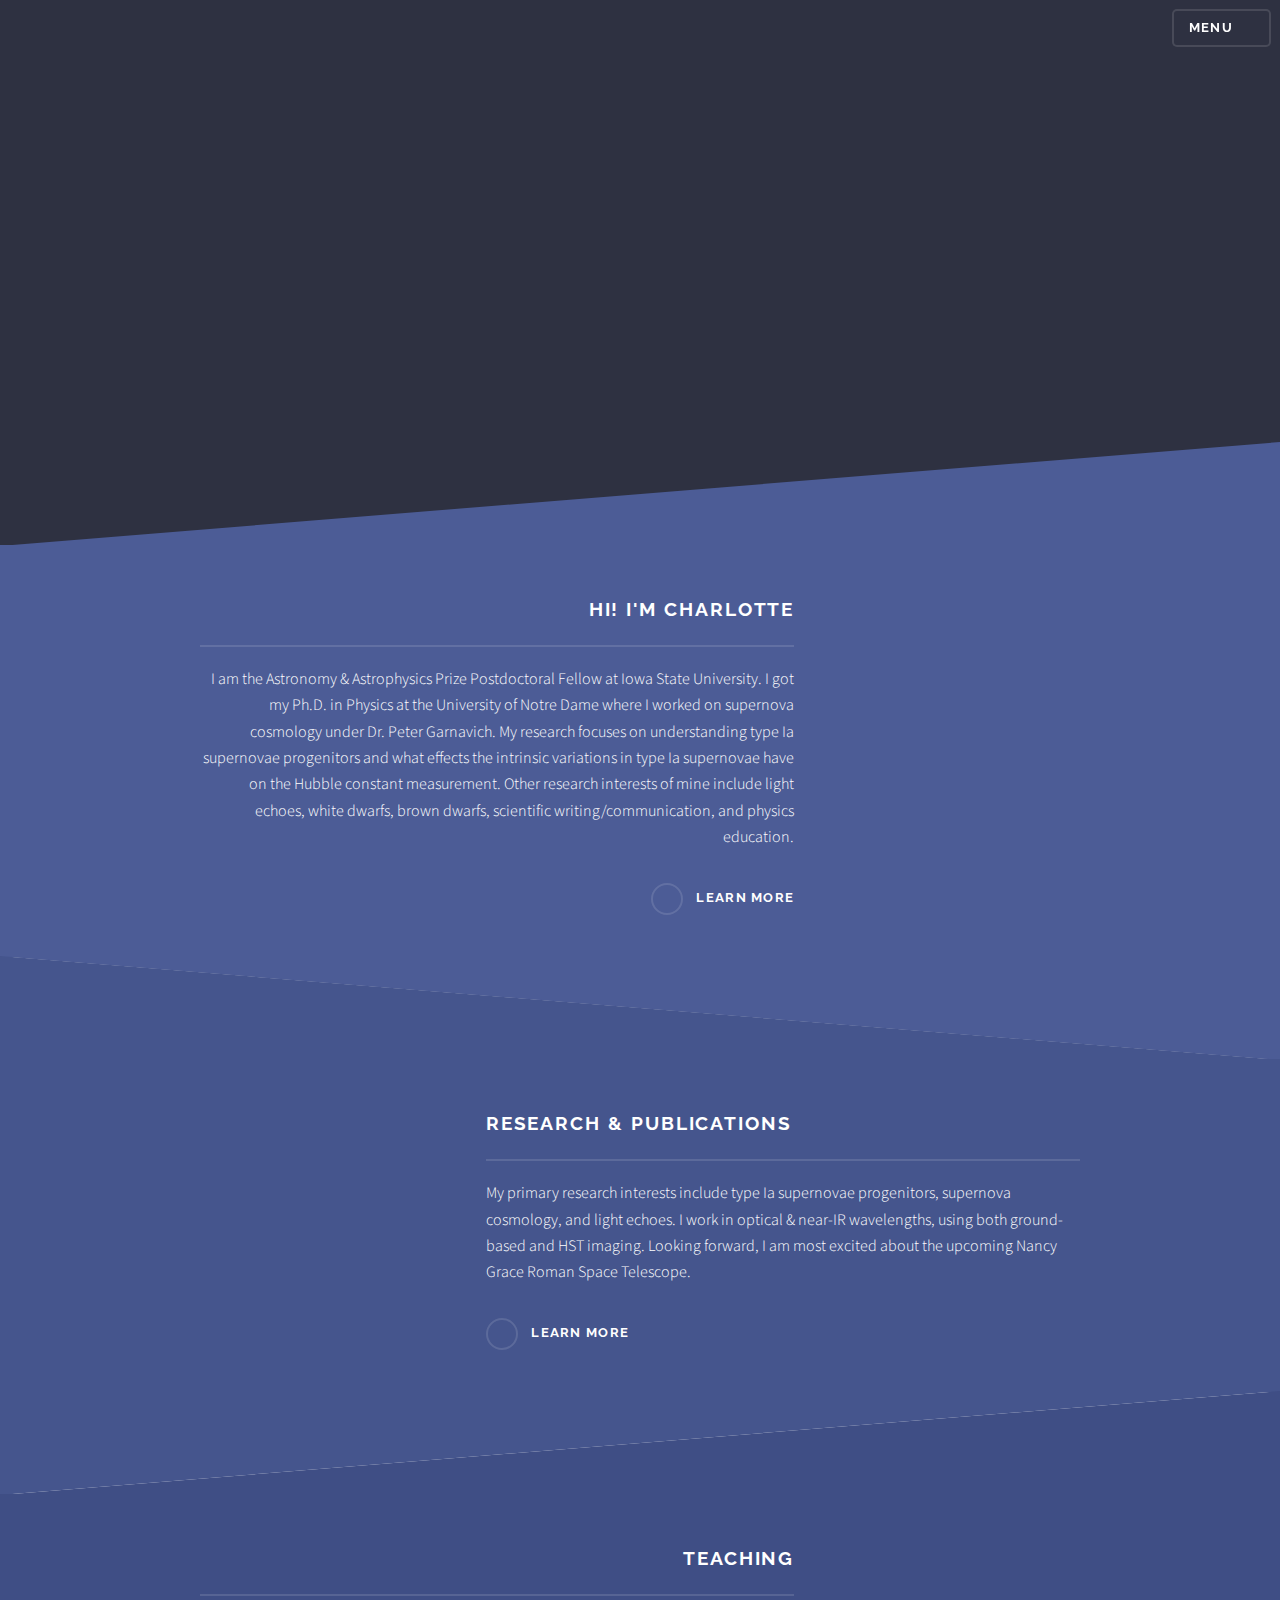
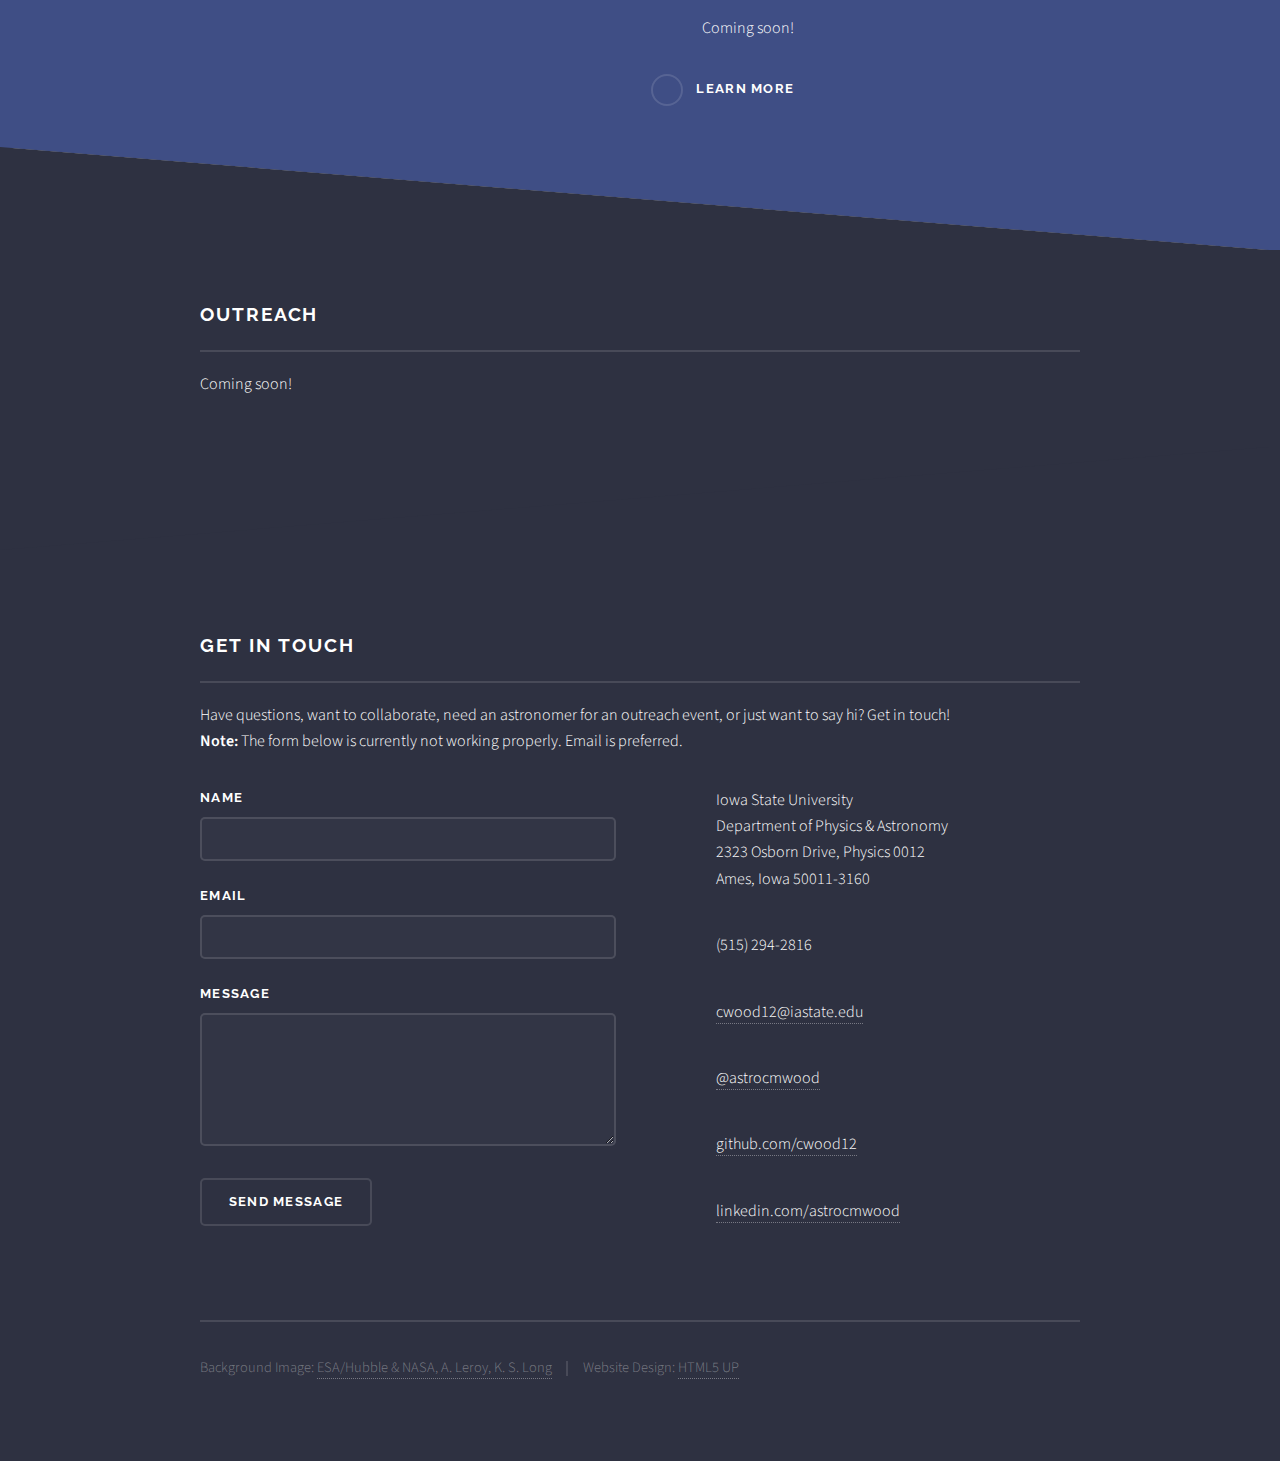
==== commit 158d65d1: "blur: Fix index.html" ====
--- a/index.html
+++ b/index.html
@@ -24,8 +24,6 @@
 							<a href="#menu">Menu</a>
 						</nav>
 					</header>
-			<!-- Blur layer -->
-				<div id="blur-layer" class="blur>
 
 				<!-- Menu -->
 					<nav id="menu">
@@ -52,6 +50,8 @@
 						</div>
 					</section>
 
+			<!-- Blur layer -->
+				<div id="blur-layer" class="blur">
 				<!-- Wrapper -->
 					<section id="wrapper">
 
--- a/assets/css/main.css
+++ b/assets/css/main.css
@@ -98,14 +98,21 @@
 		box-sizing: inherit;
 	}
 
-	body {
-		background-color: #2e3141;
+	#page-wrapper::before {
+		content: ' ';
+		position: fixed;
+		width: 100%;
+		height: 100%;
+		top: 0;
+		left: 0;
+		/*background-color: #2e3141;*/
 		/* background-image: linear-gradient(to top, rgba(46, 49, 65, 0.8), rgba(46, 49, 65, 0.8)), url("../../images/bg.jpg"); */
 		background-image: url("../../images/hstimg2.jpg");
-		background-size: cover, cover;
-		background-attachment: fixed, fixed;
-		background-position: left, center;
+		background-size: cover;
+		/*background-attachment: fixed, fixed;*/
+		/*background-position: left, center;*/
 		will-change: transform;
+		z-index: -1;
 	}
 
 		body.is-preload *, body.is-preload *:before, body.is-preload *:after {
@@ -2376,6 +2383,9 @@
 	.blur {
 		backdrop-filter: blur(10px);
 		-webkit-backdrop-filter: blur(10px);
+	}
+	.blur::before {
+		will-change: transform;
 	}
 
 /* Icon */
